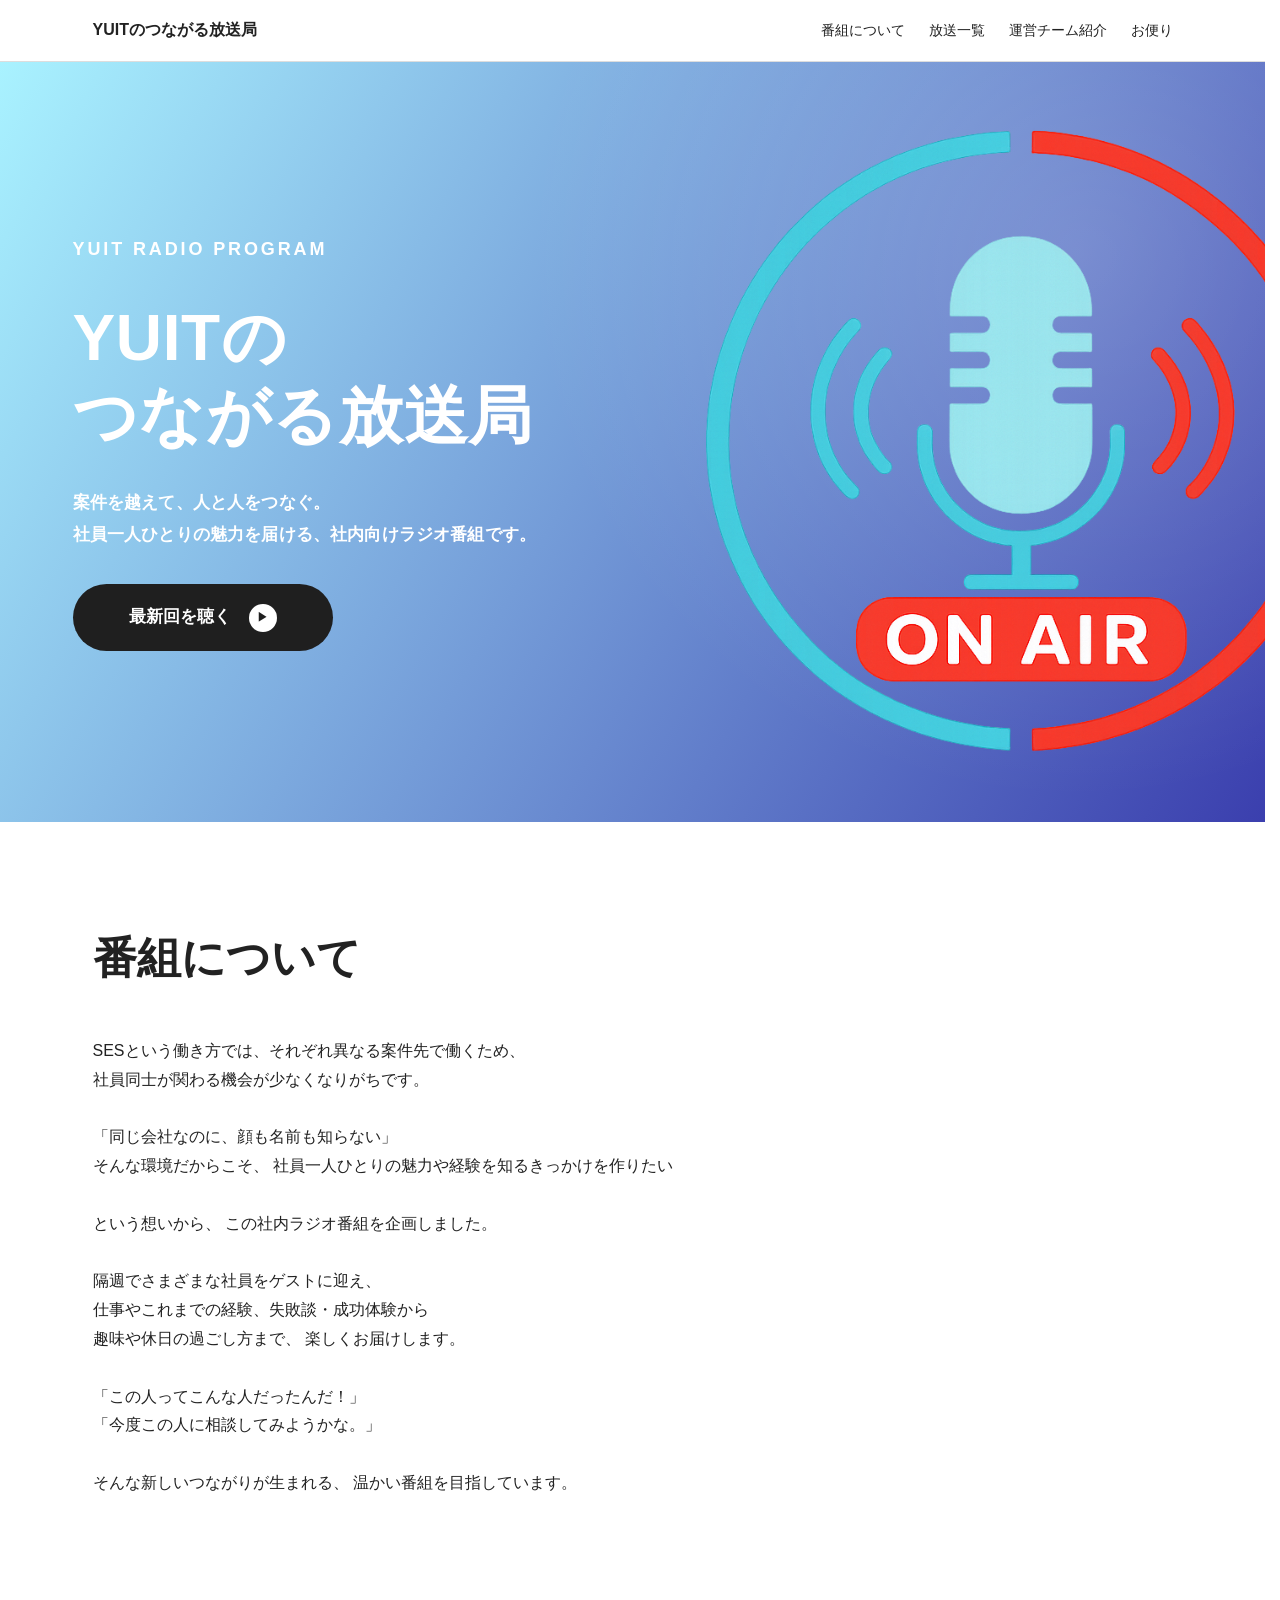
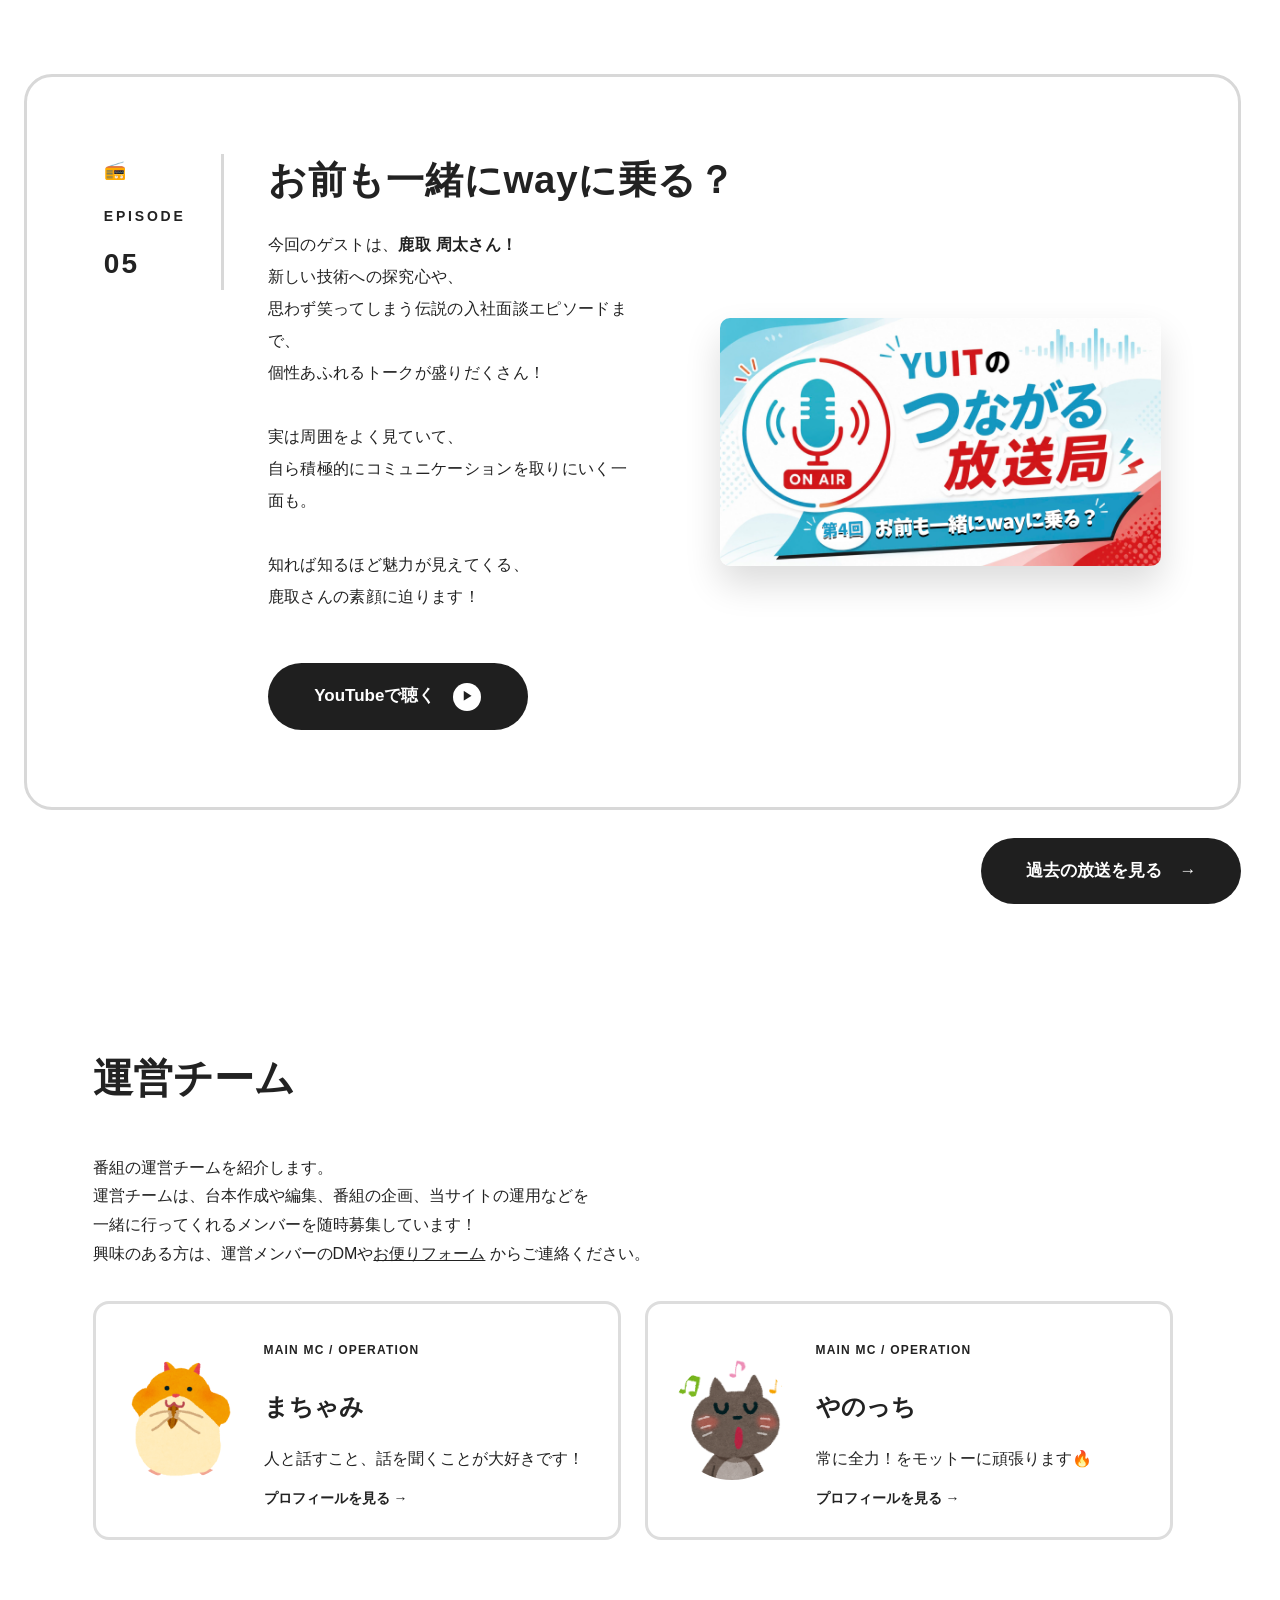
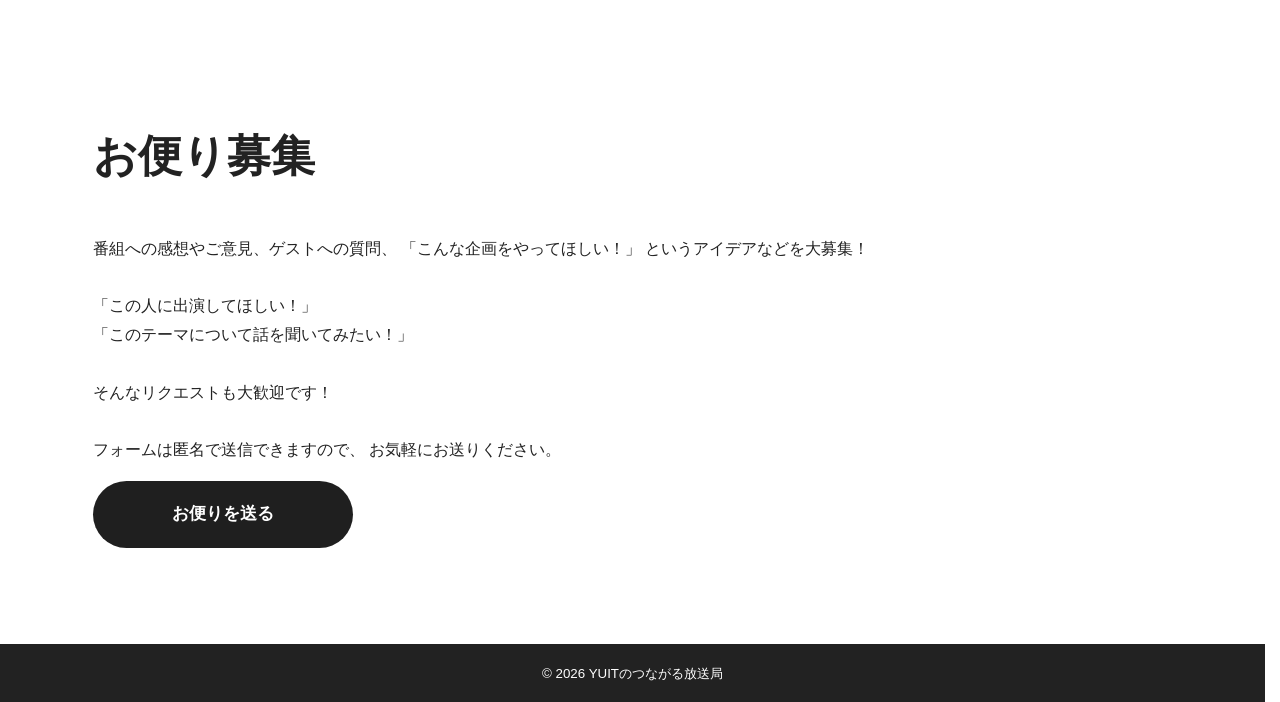
==== index.html @ f3c814bd "改行修正" ====
<!DOCTYPE html>
<html lang="ja">

<head>
    <meta charset="UTF-8">

    <meta name="viewport" content="width=device-width, initial-scale=1.0">

    <!-- 検索結果に表示させない -->
    <meta name="robots" content="noindex, nofollow">

    <meta name="description" content="社員同士をつなぐ社内向けラジオ番組です。">

    <title>YUITのつながる放送局</title>

    <!-- OGP -->
    <meta property="og:title" content="YUITのつながる放送局">
    <meta property="og:description" content="社内ラジオ「YUITのつながる放送局」">
    <meta property="og:type" content="website">
    <meta property="og:url" content="https://yuit-development-org.github.io/company_radio/">

    <meta property="og:image" content="https://yuit-development-org.github.io/company_radio/assets/images/og-image.png">
    <meta property="og:image:type" content="image/png">
    <meta property="og:image:width" content="1575">
    <meta property="og:image:height" content="630">
    <meta property="og:image:alt" content="YUITのつながる放送局">

    <!-- ファビコン -->
    <link rel="icon" type="image/png" href="assets/images/toplogo.png">

    <link rel="stylesheet" href="./assets/css/style.css">
</head>

<body>
    <header class="header">
        <div class="container">
            <p class="site-name">YUITのつながる放送局</p>

            <nav aria-label="メインナビゲーション">
                <ul class="navigation">
                    <li><a href="#about">番組について</a></li>
                    <li><a href="backnumber.html">放送一覧</a></li>
                    <li><a href="#ope">運営チーム紹介</a></li>
                    <li><a href="#message">お便り</a></li>
                </ul>
            </nav>
        </div>
    </header>

    <main>
        <section class="hero">
            <div class="hero-inner">

                <div class="hero-content">
                    <p class="hero-label fade-in">YUIT RADIO PROGRAM</p>

                    <h1 class="hero-title fade-in delay">
                        YUITの<br>
                        つながる放送局
                    </h1>

                    <p class="hero-description fade-in delay-2">
                        案件を越えて、人と人をつなぐ。<br>
                        社員一人ひとりの魅力を届ける、<br class="sp-break">社内向けラジオ番組です。
                    </p>

                    <a href="#episodes" class="button fade-in delay-3" target="_blank" rel="noopener noreferrer">
                        最新回を聴く
                        <span class="youtube-button-icon">▶</span>
                    </a>
                </div>

                <div class="hero-visual">
                    <img src="./assets/images/toplogo.png" alt="YUITのつながる放送局 ON AIR">
                </div>

            </div>
        </section>

        <section id="about" class="section">
            <div class="container">
                <h2 class="section-title fade-in">番組について</h2>

                <p class="fade-in delay">
                    SESという働き方では、<br class="sp-break">それぞれ異なる案件先で働くため、<br>
                    社員同士が関わる機会が少なくなりがちです。<br>
                    <br>
                    「同じ会社なのに、顔も名前も知らない」<br>
                    そんな環境だからこそ、<br class="sp-break">
                    社員一人ひとりの魅力や経験を知る<br class="sp-break">きっかけを作りたい<br>
                    <br>
                    という想いから、<br class="sp-break">
                    この社内ラジオ番組を企画しました。<br>
                    <br>
                    隔週でさまざまな社員をゲストに迎え、<br>
                    仕事やこれまでの経験、<br class="sp-break">失敗談・成功体験から<br>
                    趣味や休日の過ごし方まで、<br class="sp-break"> 楽しくお届けします。<br>
                    <br>
                    「この人ってこんな人だったんだ！」<br>
                    「今度この人に相談してみようかな。」<br>
                    <br>
                    そんな新しいつながりが生まれる、<br class="sp-break">
                    温かい番組を目指しています。<br>
                </p>
            </div>
        </section>

        <!-- EPISODE 04 -->
        <section class="episode-section" id="episodes">
            <article class="episode-card">

                <div class="episode-main">

                    <div class="episode-meta fade-in delay">
                        <span class="episode-icon">📻</span>
                        <span class="episode-label">EPISODE</span>
                        <span class="episode-number">05</span>
                    </div>

                    <div class="episode-content">
                        <h2 class="episode-title fade-in delay">
                            お前も一緒にwayに乗る？
                        </h2>

                        <div class="episode-body">
                            <p class="episode-description fade-in delay-2">
                            今回のゲストは、<strong>鹿取 周太さん！</strong><br>
                            新しい技術への探究心や、<br>
                            思わず笑ってしまう伝説の入社面談エピソードまで、<br>
                            個性あふれるトークが盛りだくさん！<br>
                            <br>
                            実は周囲をよく見ていて、<br>
                            自ら積極的にコミュニケーションを取りにいく一面も。<br>
                            <br>
                            知れば知るほど魅力が見えてくる、<br>
                            鹿取さんの素顔に迫ります！
                            </p>

                            <a href="https://youtu.be/hANnY9XwuJY" class="youtube-button fade-in delay" target="_blank"
                                rel="noopener noreferrer">
                                <span>YouTubeで聴く</span>
                                <span class="youtube-button-icon">▶</span>
                            </a>
                        </div>
                    </div>

                </div>

                <div class="episode-visual fade-in delay-2">
                    <img src="./assets/images/epi04_thumb.png" alt="第4回 お前の一緒にwayに乗る？">
                </div>
            </article>

            <div class="backnumber-link fade-in delay-2">
                <a href="backnumber.html" class="button">
                    <span>過去の放送を見る</span>
                    <span>→</span>
                </a>
            </div>

        </section>
        <!-- 運営チームセクション -->
        <section class="ope-section" id="ope">
            <div class="container">
                <h2 class="section-title fade-in delay">運営チーム</h2>

                <div class="ope-body">
                    <p class="ope-description fade-in delay-2">
                        番組の運営チームを紹介します。<br>
                        運営チームは、台本作成や編集、<br class="sp-break">番組の企画、当サイトの運用などを<br>
                        一緒に行ってくれるメンバーを<br class="sp-break">随時募集しています！<br>
                        興味のある方は、運営メンバーのDMや<br class="sp-break"><a href="#message">お便りフォーム</a> からご連絡ください。
                    </p>


                    <div class="ope-list fade-in delay-3">

                        <!-- 1人目 -->
                        <a class="ope-card" href="./profile/01.machami.html">

                            <img src="./assets/images/animal_hamster.png" alt="運営チーム まちゃみ" class="ope-card__image">

                            <div class="ope-card__body">

                                <p class="ope-card__role">MAIN MC / OPERATION</p>

                                <h3 class="ope-card__name">
                                    まちゃみ
                                </h3>

                                <p class="ope-card__text">
                                    人と話すこと、話を聞くことが大好きです！
                                </p>

                                <span class="ope-card__link">
                                    プロフィールを見る →
                                </span>

                            </div>

                        </a>

                        <!-- 2人目 -->
                        <a class="ope-card" href="./profile/02.yanocchi.html">

                            <img src="./assets/images/gassyou_neko.png" alt="ope やのっち" class="ope-card__image">

                            <div class="ope-card__body">

                                <p class="ope-card__role">MAIN MC / OPERATION</p>

                                <h3 class="ope-card__name">
                                    やのっち
                                </h3>

                                <p class="ope-card__text">
                                    常に全力！をモットーに頑張ります🔥
                                </p>

                                <span class="ope-card__link">
                                    プロフィールを見る →
                                </span>

                            </div>

                        </a>

                    </div>
                </div>

        </section>

        <section id="message" class="section">
            <div class="container">
                <h2 class="section-title fade-in delay">お便り募集</h2>

                <p class="fade-in delay-2">番組への感想やご意見、ゲストへの質問、<br class="sp-break">
                    「こんな企画をやってほしい！」<br class="sp-break">
                    というアイデアなどを大募集！<br>
                    <br>
                    「この人に出演してほしい！」<br>
                    「このテーマについて話を聞いてみたい！」<br>
                    <br>
                    そんなリクエストも大歓迎です！<br>
                    <br>
                    フォームは匿名で送信できますので、<br class="sp-break">
                    お気軽にお送りください。
                </p>

                <a class="button fade-in delay-2" href="https://forms.gle/uAtZ8uFBR2qXpwNQ9" target="_blank"
                    rel="noopener noreferrer">
                    お便りを送る
                </a>
            </div>
        </section>
    </main>

    <footer class="footer">
        <div class="container">
            <small>
                &copy; 2026 YUITのつながる放送局
            </small>
        </div>
    </footer>

    <script src="./assets/js/main.js"></script>
</body>

</html>
---- assets/css/style.css ----
* {
    box-sizing: border-box;
}

html {
    scroll-behavior: smooth;
}

body {
    margin: 0;
    color: #222;
    font-family:
        -apple-system,
        BlinkMacSystemFont,
        "Segoe UI",
        "Noto Sans JP",
        sans-serif;
    line-height: 1.8;
    background-color: #fff;
}

img {
    max-width: 100%;
    height: auto;
}

a {
    color: inherit;
}

.container {
    width: min(100% - 40px, 1080px);
    margin-inline: auto;
}

.header {
    position: sticky;
    top: 0;
    z-index: 10;
    padding: 16px 0;
    background-color: rgba(255, 255, 255, 0.95);
    border-bottom: 1px solid #ddd;
}

.header .container {
    display: flex;
    align-items: center;
    justify-content: space-between;
    gap: 24px;
}

.site-name {
    margin: 0;
    font-weight: 700;
}

.navigation {
    display: flex;
    gap: 24px;
    padding: 0;
    margin: 0;
    list-style: none;
}

.navigation a {
    font-size: 14px;
    text-decoration: none;
}

.hero {
    position: relative;
    overflow: hidden;
    background:
        radial-gradient(circle at 85% 25%,
            rgba(255, 255, 255, .18),
            transparent 45%),
        linear-gradient(120deg,
            #4be4ff7a,
            #3b3fae);
}

/* 中央にまとまった2カラム */
.hero-inner {
    color: #fff;
    position: relative;
    display: flex;
    align-items: center;
    justify-content: space-between;
    max-width: 1200px;
    margin: 0 auto;
    min-height: 760px;
    padding: 0 40px;
}

.hero-content {
    position: relative;
    z-index: 2;
    max-width: 560px;
}

.hero-label {
    margin: 0 0 34px;
    font-size: 18px;
    font-weight: 700;
    letter-spacing: 0.16em;
}

.hero-title {
    margin: 0 0 32px;
    font-size: clamp(58px, 5vw, 78px);
    font-weight: 700;
    line-height: 1.22;
    letter-spacing: 0.01em;
}

.hero-title span {
    display: block;
    margin-bottom: 10px;
    font-size: 0.72em;
}

.hero-description {
    margin: 0 0 34px;

    font-size: 17px;
    font-weight: 600;
    line-height: 1.85;
    letter-spacing: 0.01em;
}

.hero-visual {
    position: absolute;
    right: -140px;
    top: 50%;
    transform: translateY(-50%);
    z-index: 1;
    width: 700px;
    pointer-events: none;
}

.hero-visual img {
    animation: glow 3s ease-in-out infinite;
}


@keyframes glow {

    0%,
    100% {
        opacity: 0.9;
        filter:
            brightness(0.95) drop-shadow(0 0 6px rgba(255, 255, 255, 0.2));
    }

    20% {
        opacity: 1;
        filter:
            brightness(1.15) drop-shadow(0 0 14px rgba(255, 255, 255, 0.45)) drop-shadow(0 0 26px rgba(255, 90, 70, 0.2));
    }
}

.section {
    padding: 96px 0;
}

.section:nth-of-type(even) {
    background-color: #fff;
}

.section-title {
    font-size: 40px;
    font-weight: 700;
    margin-bottom: 40px;
}

.section h2 {
    margin-top: 0;
    font-size: clamp(28px, 5vw, 44px);
}

.button {
    display: inline-flex;
    align-items: center;
    justify-content: center;
    gap: 18px;

    min-width: 260px;
    padding: 18px 28px;

    color: #fff;
    background-color: #1f1f1f;
    border-radius: 999px;

    font-size: 17px;
    font-weight: 700;
    text-decoration: none;

    transition:
        transform 0.2s ease,
        opacity 0.2s ease;
}

.button:hover {
    transform: translateY(-4px);
    box-shadow: 0 8px 24px rgba(0, 0, 0, 0.4);
}

/* エピソードカード */
.episode-card,
.member-card {
    padding: 32px;
    background: #fff;
    border: 1px solid #ffffff;
    border-radius: 16px;
}

.episode-number {
    font-size: 13px;
    font-weight: 700;
    letter-spacing: 0.1em;
}

.episode-section {
    padding: 64px 24px;
    background-color: #fff
}

.episode-card {
    display: grid;
    grid-template-columns: minmax(0, 1.1fr) minmax(400px, 0.9fr);
    align-items: center;
    gap: clamp(48px, 6vw, 88px);

    width: min(1400px, 100%);
    margin: 0 auto;
    padding: clamp(56px, 6vw, 88px);

    background-color: #fff;
    border: 3px solid #d8d8d8;
    border-radius: 28px;
}

.episode-main {
    display: grid;
    grid-template-columns: 120px minmax(0, 1fr);
    column-gap: 44px;
    align-items: start;
    min-width: 0;
}

.episode-meta {
    display: flex;
    flex-direction: column;
    align-items: flex-start;
    gap: 10px;
    padding-right: 28px;
    border-right: 3px solid #d8d8d8;
}

.episode-icon {
    margin-bottom: 8px;
    font-size: 18px;
}

.episode-label {
    font-size: 14px;
    font-weight: 700;
    letter-spacing: 0.2em;
}

.episode-number {
    font-size: 28px;
    font-weight: 700;
    letter-spacing: 0.08em;
}

.episode-title {
    margin: 0 0 24px;
    font-size: clamp(30px, 3vw, 44px);
    line-height: 1.35;
    letter-spacing: 0.02em;
    white-space: nowrap;
}

.episode-body {
    width: 100%;
    min-width: 0;
    padding: 0;
    margin: 0;
}

.episode-description {
    max-width: 680px;
    margin: 0 0 14px;

    font-size: 16px;
    line-height: 2;
    letter-spacing: 0.02em;
}

.episode-description:last-of-type {
    margin-bottom: 50px;
}

.episode-visual {
    width: 100%;
    min-width: 0;
}

.episode-visual img {
    display: block;
    width: 100%;
    aspect-ratio: 16 / 9;
    object-fit: cover;

    border-radius: 20px;
    box-shadow: 0 18px 36px rgba(0, 0, 0, 0.14);
}

.youtube-button {
    display: inline-flex;
    align-items: center;
    justify-content: center;
    gap: 18px;

    min-width: 260px;
    padding: 18px 28px;

    color: #fff;
    background-color: #1f1f1f;
    border-radius: 999px;

    font-size: 17px;
    font-weight: 700;
    text-decoration: none;

    transition:
        transform 0.2s ease,
        opacity 0.2s ease;
}

.youtube-button:hover {
    transform: translateY(-4px);
    box-shadow: 0 8px 24px rgba(0, 0, 0, 0.4);
}

.youtube-button-icon {
    display: grid;
    place-items: center;

    width: 28px;
    height: 28px;

    color: #1f1f1f;
    background-color: #fff;
    border-radius: 50%;

    font-size: 11px;
}

.episode-visual {
    width: 100%;
}

.episode-visual img {
    display: block;
    width: 100%;
    aspect-ratio: 16 / 9;
    object-fit: cover;

    border-radius: 20px;
    box-shadow: 0 18px 36px rgba(0, 0, 0, 0.14);
}

.backnumber-link {
    width: min(1400px, 100%);
    margin: 28px auto 0;
    text-align: right;
}

.member-list {
    display: grid;
    grid-template-columns: repeat(2, 1fr);
    gap: 24px;
}

.footer {
    padding: 15px 0;
    color: #fff;
    text-align: center;
    background-color: #222;
}

/* opeセクション */

html {
    scroll-behavior: smooth;
}

.ope-section,
.ope-profile-section {
    padding: 40px 20px 80px;
}

.ope-list {
    display: grid;
    grid-template-columns: repeat(2, minmax(0, 1fr));
    gap: 24px;
    margin-top: 32px;
}

.ope-card {
    display: flex;
    align-items: center;
    gap: 24px;
    padding: 24px;
    color: inherit;
    text-decoration: none;
    background-color: #fff;
    border: 3px solid #ddd;
    border-radius: 16px;
    transition:
        transform 0.2s ease,
        box-shadow 0.2s ease;
}

.ope-card:hover {
    transform: translateY(-4px);
    box-shadow: 0 8px 24px rgba(0, 0, 0, 0.4);
}

.ope-card__image {
    width: 120px;
    height: 120px;
    flex-shrink: 0;
    object-fit: cover;
    border-radius: 50%;
}

.ope-card__role,
.ope-profile__role {
    margin-bottom: 4px;
    font-size: 12px;
    font-weight: bold;
    letter-spacing: 0.1em;
}

.ope-card__name {
    margin-bottom: 8px;
    font-size: 24px;
}

.ope-card__text {
    margin-bottom: 12px;
    line-height: 1.7;
}

.ope-card__link {
    font-size: 14px;
    font-weight: bold;
}

.ope-card__link:hover {
    text-decoration: underline;
}

.ope-profile-section {
    background-color: #f7f7f7;
}

.ope-profile {
    display: grid;
    grid-template-columns: 240px 1fr;
    gap: 40px;
    align-items: start;
    margin-top: 32px;
    padding: 40px;
    background-color: #fff;
    border-radius: 20px;
    scroll-margin-top: 40px;
}

.ope-profile+.ope-profile {
    margin-top: 32px;
}

.ope-profile__image {
    width: 100%;
    aspect-ratio: 1;
    object-fit: cover;
    border-radius: 20px;
}

.ope-profile__name {
    margin-bottom: 16px;
    font-size: 32px;
}

.ope-profile__description {
    margin-bottom: 24px;
    line-height: 1.9;
}

.ope-profile__info {
    margin: 0;
}

.ope-profile__info div {
    display: grid;
    grid-template-columns: 120px 1fr;
    gap: 16px;
    padding: 16px 0;
    border-top: 1px solid #ddd;
}

.ope-profile__info div:last-child {
    border-bottom: 1px solid #ddd;
}

.ope-profile__info dt {
    font-weight: bold;
}

.ope-profile__info dd {
    margin: 0;
    line-height: 1.7;
}

.ope-profile__back {
    display: inline-block;
    margin-top: 24px;
    color: inherit;
    font-weight: bold;
    text-decoration: none;
}

/* プロフィールセクション */
.profile-header {
    padding: 24px 20px 0;
}

.back-link {
    color: inherit;
    font-weight: bold;
    text-decoration: none;
}

.back-link:hover {
    text-decoration: underline;
}

.profile,
.profile-detail,
.profile-episodes {
    padding: 48px 20px;
}

.profile .container,
.profile-detail .container,
.profile-episodes .container,
.profile-header .container {
    width: min(100%, 1200px);
    margin-inline: auto;
}

.profile-wrapper {
    display: grid;
    grid-template-columns: 280px 1fr;
    gap: 64px;
    align-items: center;
}

.profile-image img {
    display: block;
    width: 280px;
    height: 280px;
    object-fit: contain;
}

.profile-content {
    min-width: 0;
}

.profile-role {
    margin: 0 0 16px;
    font-size: 14px;
    font-weight: bold;
    letter-spacing: 0.12em;
}

.profile-content h1 {
    margin: 0 0 24px;
    font-size: 40px;
}

.profile-message {
    max-width: 760px;
    margin: 0;
    line-height: 2;
}

/* プロフィール詳細 */
.profile-detail {
    background-color: #f7f7f7;
}

.profile-detail h2,
.profile-episodes h2 {
    margin: 0 0 32px;
    font-size: 32px;
}

.profile-detail dl {
    margin: 0;
    background-color: #fff;
    border-radius: 16px;
    overflow: hidden;
}

.profile-detail dl>div {
    display: grid;
    grid-template-columns: 220px 1fr;
    gap: 32px;
    padding: 24px 32px;
    border-bottom: 1px solid #ddd;
}

.profile-detail dl>div:last-child {
    border-bottom: none;
}

.profile-detail dt {
    font-weight: bold;
}

.profile-detail dd {
    margin: 0;
    line-height: 1.8;
}

/* 出演回 */

.profile-episodes ul {
    margin: 0;
    padding: 0;
    list-style: none;
}

.profile-episodes li {
    padding: 20px 24px;
    background-color: #fff;
    border: 1px solid #ddd;
    border-radius: 12px;
}

.profile-episodes li+li {
    margin-top: 16px;
}

/* 月別アーカイブボタン */
.archive-month-button {
    display: flex;
    align-items: center;
    justify-content: space-between;
    gap: 24px;
    width: 100%;
    padding: 12px 0;
    border: none;
    background: transparent;
    color: inherit;
    font: inherit;
    text-align: left;
    cursor: pointer;
    transition: opacity 0.3s ease;
}

.archive-month-button:hover {
    opacity: 0.65;
}

.archive-month-button:focus-visible {
    outline: 2px solid currentColor;
    outline-offset: 4px;
}

/* モーダル全体 */
.archive-modal {
    position: fixed;
    inset: 0;
    z-index: 9999;
    display: flex;
    align-items: center;
    justify-content: center;
    padding: 20px;
}

.archive-modal[hidden] {
    display: none;
}

/* 背景 */
.archive-modal-overlay {
    position: absolute;
    inset: 0;
    background: rgba(0, 0, 0, 0.6);
}

/* モーダル本体 */
.archive-modal-content {
    position: relative;
    z-index: 1;
    width: 100%;
    max-width: 520px;
    max-height: 85vh;
    overflow-y: auto;
    padding: 30px;
    background: #fff;
    border-radius: 16px;
    box-shadow: 0 12px 40px rgba(0, 0, 0, 0.2);
}

/* ヘッダー */
.archive-modal-header {
    display: flex;
    align-items: center;
    justify-content: space-between;
    gap: 16px;
    margin-bottom: 24px;
}

.archive-modal-header h2 {
    margin: 0;
    color: #333;
    font-size: 22px;
}

.archive-modal-close {
    border: none;
    background: transparent;
    color: #555;
    font-size: 30px;
    cursor: pointer;
}

/* エピソード一覧 */
.archive-modal-list {
    display: flex;
    flex-direction: column;
    gap: 12px;
}

.archive-modal-episode {
    display: flex;
    flex-direction: column;
    gap: 6px;
    padding: 18px;
    background: #f7f7f7;
    border-radius: 10px;
    color: #333;
    text-decoration: none;
    transition: background 0.3s ease,
                transform 0.3s ease;
}

.archive-modal-episode:hover {
    background: #ededed;
    transform: translateY(-2px);
}

.archive-modal-date {
    font-size: 15px;
    color: #070707;
}

.archive-modal-episode-title {
    font-size: 16px;
    font-weight: bold;
}

.archive-modal-guest {
    font-size: 17px;
    color: #525252;
}

/* スマートフォン */
@media (max-width: 600px) {
    .archive-modal-content {
        padding: 22px;
    }

    .archive-modal-header h2 {
        font-size: 19px;
    }

    .archive-modal-episode-title {
        font-size: 14px;
    }
}


/* 年別アーカイブ見出し */
.backnumber-year-title {
    font-size: 28px;
    font-weight: bold;
    margin: 0 0 20px;
}

/* 月別アーカイブ一覧 */
.backnumber-month-list {
    display: flex;
    flex-direction: column;
    align-items: flex-start;
    gap: 12px;
    padding-left: 24px;
}

/* 月別ボタンの調整 */
.backnumber-month-list .archive-month-button {
    width: auto;
    padding: 8px 0;
    font-size: 20px;
    font-weight: 600;
    gap: 10px;
}

/* 月別ボタンの矢印 */
.backnumber-month-list .archive-month-button::before {
    content: "›";
    font-size: 24px;
    line-height: 1;
}

/* スマートフォン */
@media (max-width: 600px) {
    .backnumber-year-title {
        font-size: 24px;
    }

    .backnumber-month-list .archive-month-button {
        font-size: 18px;
    }
}

/* 改行 */
.pc-break {
    display: inline;
}

.sp-break {
    display: none;
}

/* フェードイン効果 */
.fade-in {
    opacity: 0;
    transform: translateY(30px);
    transition:
        opacity 0.8s ease,
        transform 0.8s ease;
}

.fade-in.show {
    opacity: 1;
    transform: translateY(0);
}

.delay {
    transition-delay: 0.2s;
}

.delay-2 {
    transition-delay: 0.4s;
}

.delay-3 {
    transition-delay: 0.6s;
}

/* =================================
   レスポンシブ
================================= */
@media screen and (max-width: 600px) {

    .pc-break {
        display: none;
    }

    .sp-break {
        display: inline;
    }

    body {
        overflow-x: hidden;
    }

    .container {
        width: min(100% - 32px, 100%);
    }

    /* -----------------
       ヘッダー
    ----------------- */
    .header {
        padding: 12px 0;
    }

    .header .container {
        display: block;
    }

    .site-name {
        margin-bottom: 10px;
        font-size: 13px;
        line-height: 1.5;
    }

    .navigation {
        display: grid;
        grid-template-columns: repeat(4, auto);
        justify-content: space-between;
        gap: 8px;
    }

    .navigation a {
        font-size: 10px;
        line-height: 1.5;
        white-space: nowrap;
    }

    /* -----------------
       ヒーロー
    ----------------- */
    .hero {
        position: relative;
        overflow: hidden;
    }

    .hero-inner {
        position: relative;

        display: block;
        width: 100%;
        min-height: 540px;
        padding: 48px 20px 52px;
    }

    .hero-content {
        position: relative;
        z-index: 2;

        width: 100%;
        max-width: none;
    }

    .hero-label {
        margin-bottom: 22px;
        font-size: 12px;
        line-height: 1.5;
        letter-spacing: 0.14em;
    }

    .hero-title {
        margin-bottom: 20px;

        font-size: clamp(42px, 12vw, 52px);
        line-height: 1.15;
        letter-spacing: 0;
    }

    .hero-title span {
        margin-bottom: 4px;
        font-size: 0.72em;
    }

    .hero-description {
        position: relative;
        z-index: 2;

        max-width: 280px;
        margin-bottom: 28px;

        font-size: 13px;
        line-height: 1.85;
    }

    .hero-description br {
        display: none;
    }

    .hero-button,
    .button {
        min-width: 180px;
        padding: 14px 22px;

        font-size: 13px;
    }

    /* 背景ロゴ */
    .hero-visual {
        position: absolute;
        z-index: 1;

        right: -95px;
        bottom: 18px;

        display: block;
        width: 310px;

        pointer-events: none;
    }

    .hero-visual img {
        display: block;
        width: 100%;
        max-width: none;
        height: auto;
        opacity: 0.34;
    }

    /* -----------------
       共通セクション
    ----------------- */
    .section {
        padding: 64px 0;
    }

    .section-title,
    .section h2 {
        margin-bottom: 28px;
        font-size: 25px;
        line-height: 1.5;
    }

    /* 番組について */
    .about-section {
        padding: 56px 20px;
    }

    .about-section p {
        margin-bottom: 18px;
        font-size: 14px;
        line-height: 2;
    }

    /* -----------------
       放送カード
    ----------------- */
    .episode-section {
        padding: 48px 12px;
    }

    .episode-card {
        display: flex;
        flex-direction: column;
        gap: 24px;

        width: 100%;
        padding: 18px 14px 24px;

        border-radius: 14px;
    }

    .episode-visual {
        order: -1;
        width: 100%;
    }

    .episode-visual img {
        width: 100%;
        border-radius: 10px;
    }

    .episode-main {
        display: block;
        width: 100%;
    }

    .episode-meta {
        display: flex;
        flex-direction: row;
        align-items: center;
        gap: 7px;

        margin-bottom: 18px;
        padding: 0 0 12px;

        border-right: 0;
        border-bottom: 1px solid #ddd;
    }

    .episode-icon {
        margin: 0;
        font-size: 13px;
    }

    .episode-label {
        font-size: 10px;
        letter-spacing: 0.14em;
    }

    .episode-number {
        font-size: 14px;
    }

    .episode-content {
        width: 100%;
        min-width: 0;
    }

    .episode-title {
        margin-bottom: 16px;
        font-size: 22px;
        line-height: 1.45;
        white-space: nowrap;
    }

    .episode-description {
        max-width: none;
        margin-bottom: 14px;

        font-size: 13px;
        line-height: 1.9;
        letter-spacing: 0;
    }

    .episode-description:last-of-type {
        margin-bottom: 24px;
    }

    .youtube-button {
        width: 100%;
        min-width: 0;
        padding: 14px 20px;

        font-size: 13px;
    }

    .youtube-button-icon {
        width: 24px;
        height: 24px;
        font-size: 9px;
    }

    .backnumber-link {
        width: 100%;
        margin-top: 24px;
        text-align: center;
    }

    /* -----------------
       運営チーム
    ----------------- */
    .ope-section {
        padding: 56px 16px;
    }

    .ope-list {
        grid-template-columns: 1fr;
        gap: 16px;
        margin-top: 24px;
    }

    .ope-card {
        flex-direction: column;
        gap: 16px;

        padding: 24px 18px;
        text-align: center;
    }

    .ope-card__image {
        width: 96px;
        height: 96px;
    }

    .ope-card__role {
        font-size: 10px;
    }

    .ope-card__name {
        margin-bottom: 6px;
        font-size: 20px;
    }

    .ope-card__text {
        font-size: 13px;
        line-height: 1.8;
    }

    .ope-card__link {
        font-size: 12px;
    }

    /* -----------------
       お便り
    ----------------- */
    .letter-section {
        padding: 56px 20px;
    }

    .letter-section h2 {
        margin-bottom: 24px;
        font-size: 25px;
    }

    .letter-section p {
        margin-bottom: 16px;
        font-size: 14px;
        line-height: 1.9;
    }

    /* -----------------
       フッター
    ----------------- */
    .footer {
        padding: 24px 16px;
        font-size: 10px;
    }
}

/* =================================
   プロフィールページ：レスポンシブ
================================= */
@media screen and (max-width: 600px) {

    /* 共通幅 */
    .profile .container,
    .profile-detail .container,
    .profile-episodes .container,
    .profile-header .container {
        width: min(100% - 32px, 100%);
        margin-inline: auto;
    }

    /* 戻るリンク */
    .profile-header {
        padding: 20px 0 0;
    }

    .back-link {
        font-size: 13px;
    }

    /* プロフィール上部 */
    .profile {
        padding: 48px 0 56px;
    }

    .profile-wrapper {
        display: flex;
        flex-direction: column;
        gap: 28px;
        align-items: center;
    }

    .profile-image {
        width: 100%;
        text-align: center;
    }

    .profile-image img {
        display: block;
        width: 180px;
        height: 180px;
        margin-inline: auto;
        object-fit: contain;
    }

    .profile-content {
        width: 100%;
        min-width: 0;
        text-align: left;
    }

    .profile-role {
        margin-bottom: 10px;
        font-size: 12px;
        letter-spacing: 0.1em;
    }

    .profile-content h1 {
        margin: 0 0 18px;
        font-size: 30px;
        line-height: 1.4;
    }

    .profile-message {
        max-width: none;
        font-size: 14px;
        line-height: 1.9;
    }

    /* プロフィール詳細 */
    .profile-detail {
        padding: 48px 0;
    }

    .profile-detail h2,
    .profile-episodes h2 {
        margin-bottom: 24px;
        font-size: 26px;
        line-height: 1.5;
    }

    .profile-detail dl {
        border-radius: 14px;
    }

    .profile-detail dl>div {
        display: block;
        padding: 20px 18px;
    }

    .profile-detail dt {
        margin-bottom: 10px;
        font-size: 13px;
    }

    .profile-detail dd {
        margin: 0;
        font-size: 14px;
        line-height: 1.9;

        word-break: normal;
        overflow-wrap: break-word;
    }

    /* 出演回 */
    .profile-episodes {
        padding: 48px 0 64px;
    }

    .profile-episodes ul {
        width: 100%;
    }

    .profile-episodes li {
        padding: 18px 16px;
        border-radius: 10px;
        font-size: 14px;
        line-height: 1.7;
    }

    .profile-episodes li+li {
        margin-top: 12px;
    }
}

/* =================================
   BACK NUMBER
================================= */

.backnumber-hero {
    padding: 72px 20px 48px;
}

.backnumber-hero .container,
.backnumber-section .container {
    width: min(100% - 40px, 1200px);
    margin-inline: auto;
}

.backnumber-label {
    margin: 0 0 12px;

    font-size: 13px;
    font-weight: 700;
    letter-spacing: 0.18em;
}

.backnumber-title {
    margin: 0 0 20px;

    font-size: clamp(42px, 6vw, 64px);
    line-height: 1.2;
    letter-spacing: 0.02em;
}

.backnumber-description {
    margin: 0;

    font-size: 16px;
    line-height: 1.9;
}


/* バックナンバー一覧 */

.backnumber-section {
    padding: 40px 20px 96px;
}

.backnumber-list {
    display: grid;
    grid-template-columns: repeat(2, minmax(0, 1fr));
    gap: 32px;
}


/* 放送一覧カード */

.backnumber-card {
    display: flex;
    flex-direction: column;
    overflow: hidden;

    background-color: #fff;
    border: 3px solid #d8d8d8;
    border-radius: 20px;

    transition:
        transform 0.2s ease,
        box-shadow 0.2s ease;
}

.backnumber-card:hover {
    transform: translateY(-4px);
    /* box-shadow: 0 14px 32px rgba(0, 0, 0, 0.4); */
    box-shadow: 0 8px 24px rgba(0, 0, 0, 0.4);
}


/* サムネイル */

.backnumber-image {
    width: 100%;
    padding: 20px 20px 0;
}


.backnumber-image img {
    display: block;
    width: 100%;
    aspect-ratio: 16 / 9;
    object-fit: cover;

    border-radius: 14px;
    box-shadow: 0 12px 28px rgba(0, 0, 0, 0.15);
}

/* カード本文 */

.backnumber-content {
    display: flex;
    flex-direction: column;
    flex: 1;
    padding: 28px;
}

.backnumber-meta {
    display: flex;
    align-items: center;
    gap: 8px;

    margin-bottom: 18px;
}

.backnumber-meta .episode-icon {
    margin: 0;
}

.backnumber-meta .episode-label {
    font-size: 12px;
    letter-spacing: 0.16em;
}

.backnumber-meta .episode-number {
    font-size: 16px;
}

.episode-visual img {
    width: 100%;
    border-radius: 10px;
}

/* タイトル */

.backnumber-card-title {
    margin: 0 0 12px;

    font-size: 26px;
    line-height: 1.5;
}


/* ゲスト */

.backnumber-guest {
    margin: 0 0 16px;

    font-size: 13px;
    font-weight: 700;
    letter-spacing: 0.06em;
}


/* 説明文 */

.backnumber-card-description {
    margin: 0;
    font-size: 14px;
    line-height: 1.9;
}


/* YouTubeボタン */

.backnumber-button-area {
    padding-top: 24px;
}

/* トップへ戻る */

.backnumber-back {
    margin-top: 48px;
}


/* =================================
   BACK NUMBER レスポンシブ
================================= */

@media screen and (max-width: 600px) {

    .backnumber-hero {
        padding: 48px 0 32px;
    }

    .backnumber-hero .container,
    .backnumber-section .container {
        width: min(100% - 32px, 100%);
    }

    .backnumber-label {
        margin-bottom: 8px;
        font-size: 10px;
    }

    .backnumber-title {
        margin-bottom: 16px;

        font-size: 38px;
    }

    .backnumber-description {
        font-size: 13px;
        line-height: 1.9;
    }


    .backnumber-section {
        padding: 24px 0 64px;
    }

    .backnumber-list {
        grid-template-columns: 1fr;
        gap: 24px;
    }


    .backnumber-card {
        border-radius: 16px;
    }

    .backnumber-image img {
        border-radius: 14px 14px 14px 14px;
    }

    .backnumber-content {
        padding: 20px 18px 22px;
    }


    .backnumber-meta {
        gap: 6px;
        margin-bottom: 14px;
    }

    .backnumber-meta .episode-icon {
        font-size: 12px;
    }

    .backnumber-meta .episode-label {
        font-size: 10px;
    }

    .backnumber-meta .episode-number {
        font-size: 13px;
    }


    .backnumber-card-title {
        margin-bottom: 10px;

        font-size: 21px;
        line-height: 1.45;
    }

    .backnumber-guest {
        margin-bottom: 14px;
        font-size: 11px;
    }

    .backnumber-card-description {
        margin-bottom: 32px;

        font-size: 13px;
        line-height: 1.9;
    }


    .backnumber-card .youtube-button {
        width: 100%;
        min-width: 0;
        padding: 14px 18px;

        font-size: 13px;
    }


    .backnumber-back {
        margin-top: 36px;
    }

    .backnumber-back .back-link {
        font-size: 13px;
    }
}

html {
    scrollbar-gutter: stable;
}
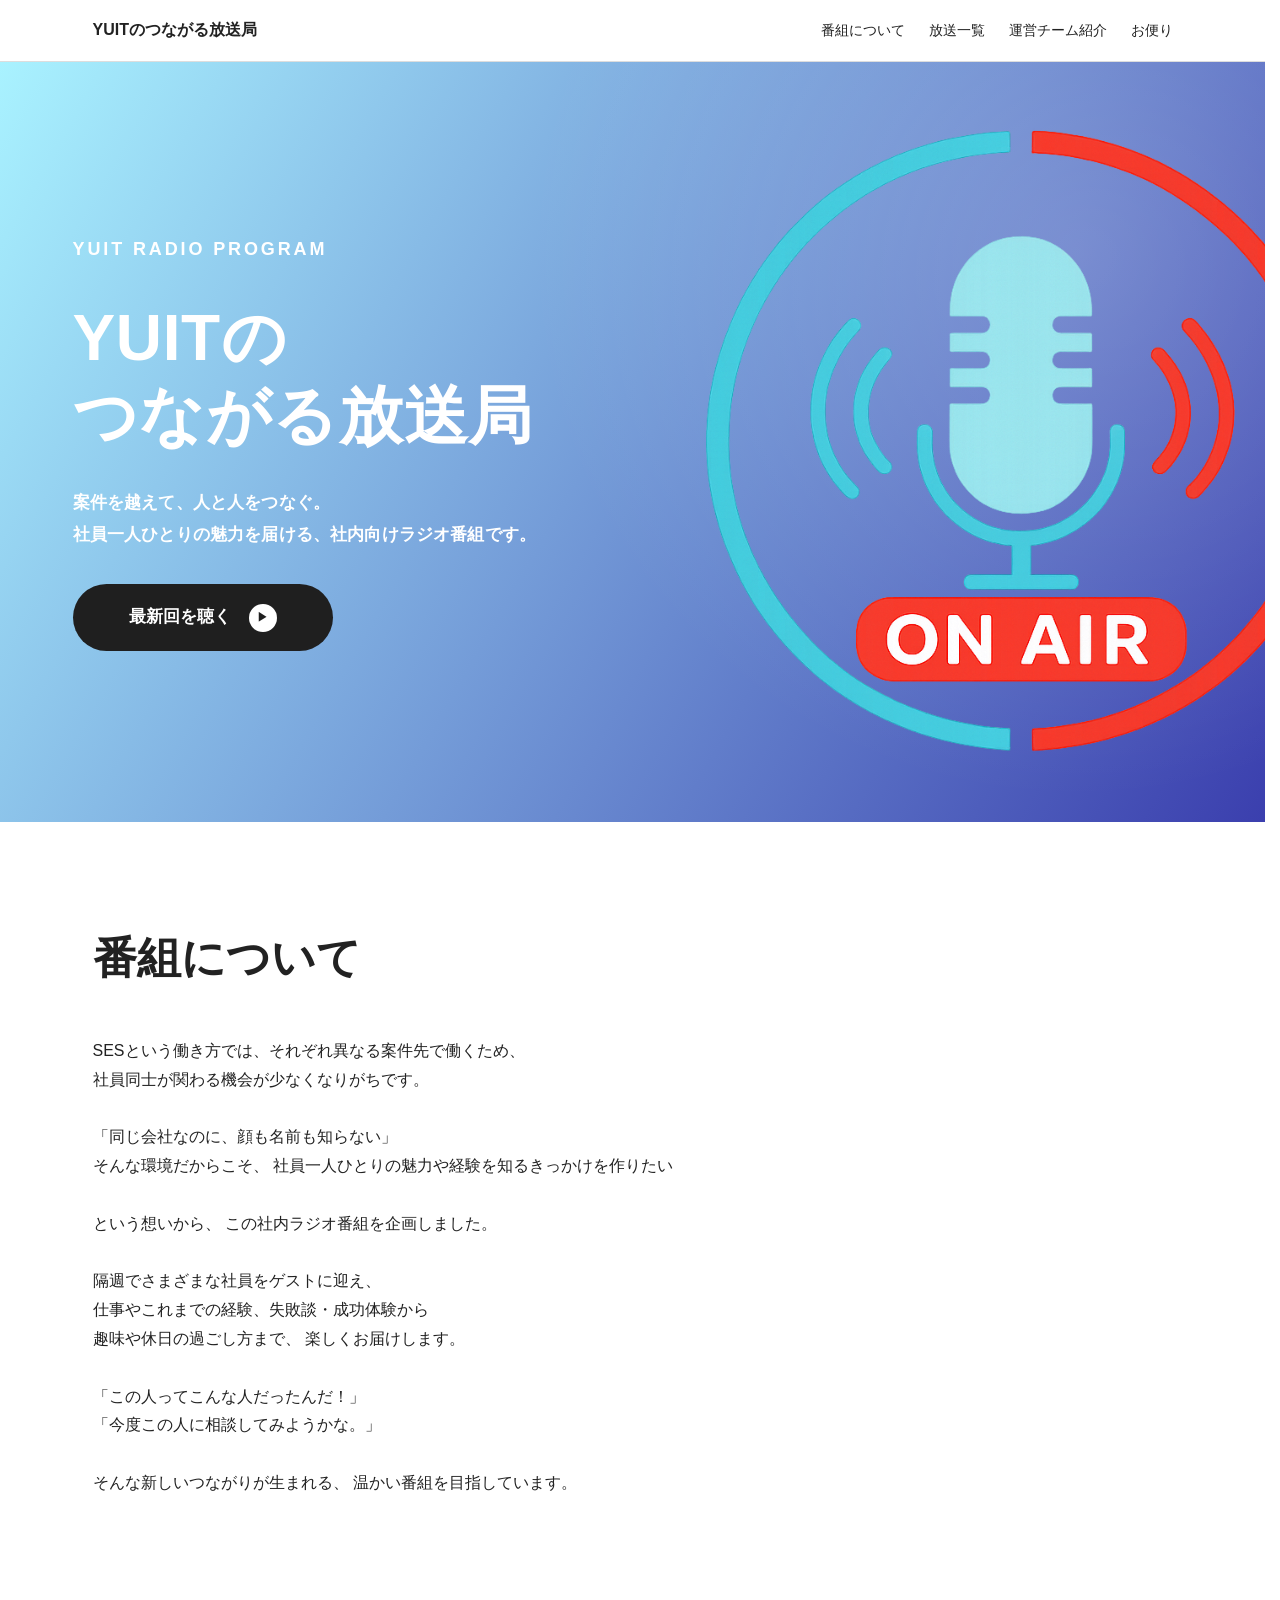
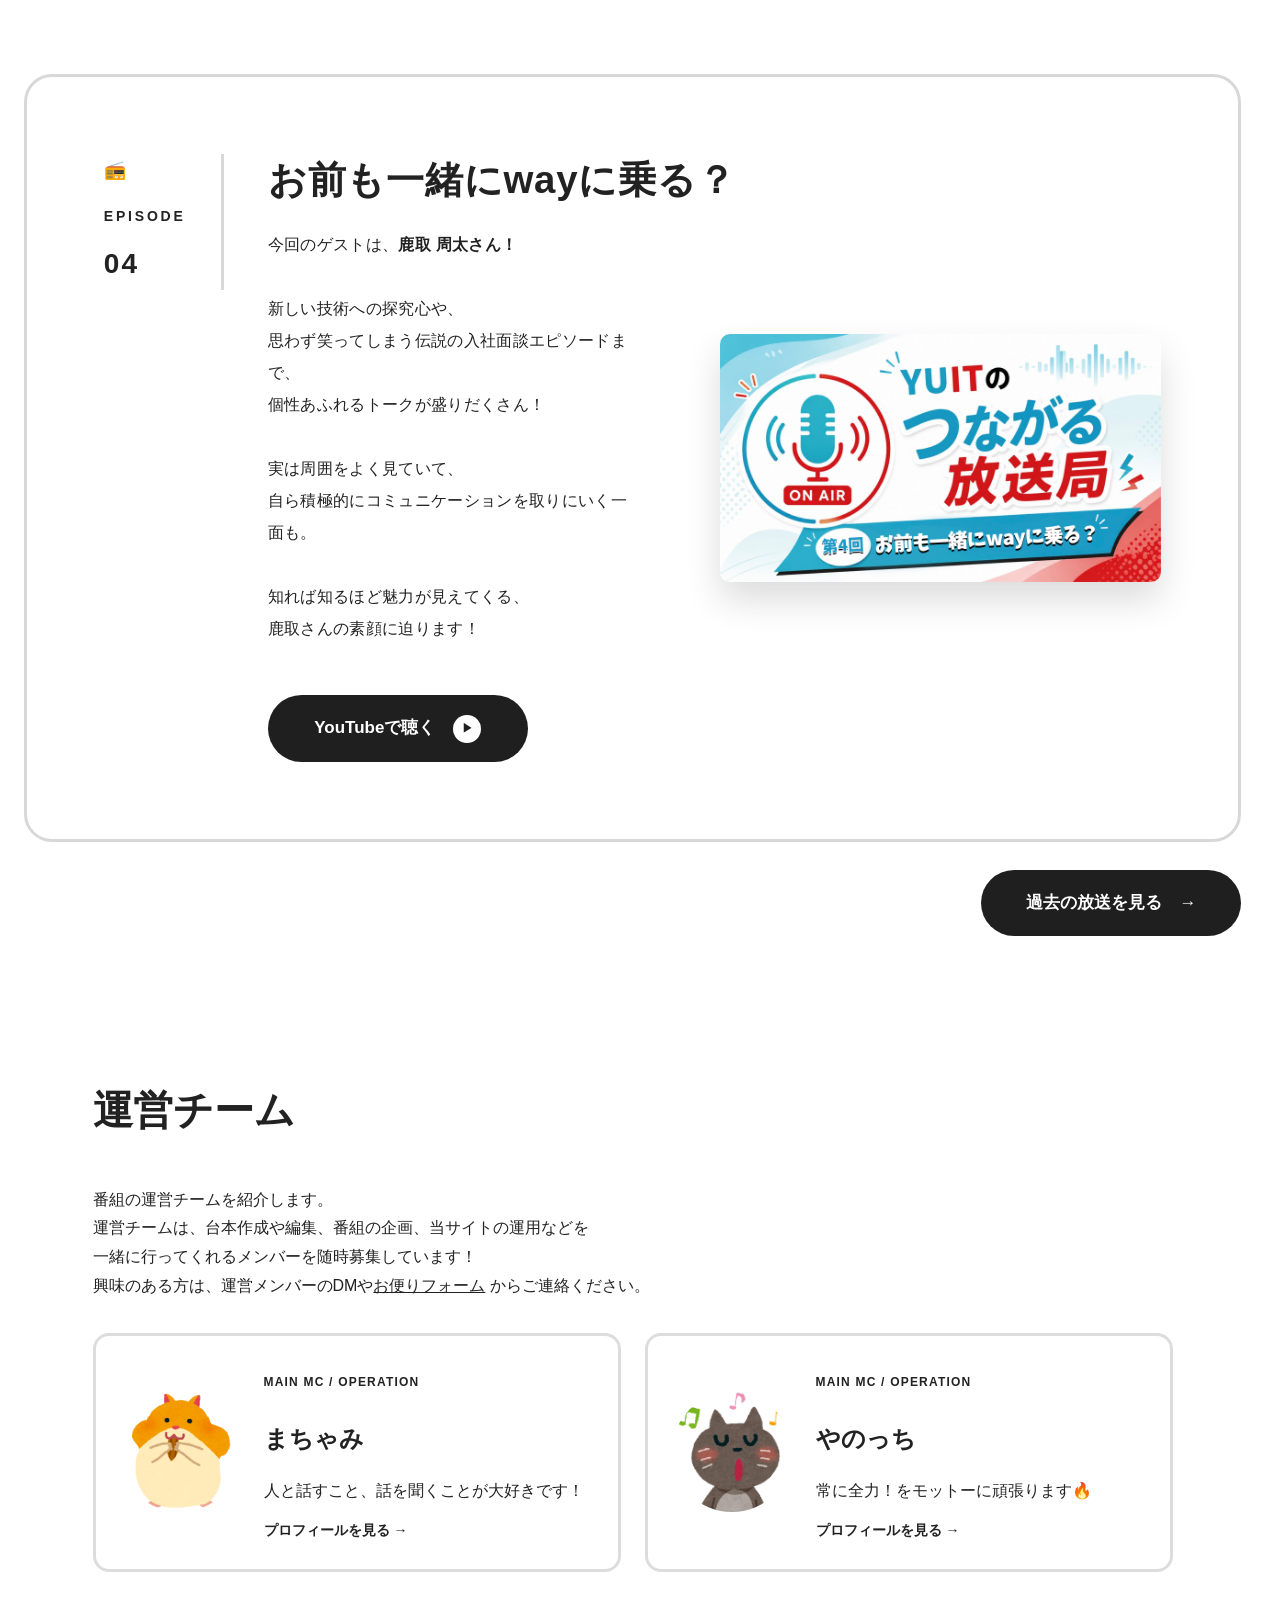
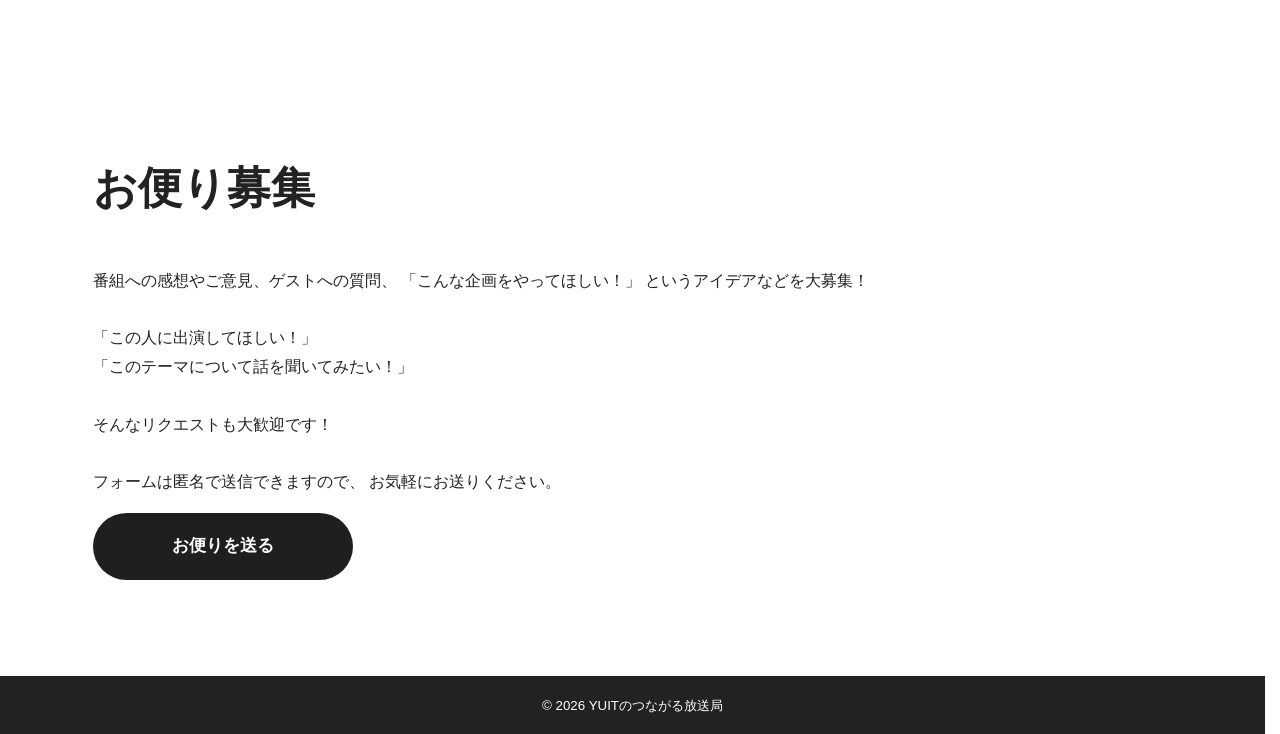
==== commit 30cc3587: "細かいところ修正" ====
--- a/index.html
+++ b/index.html
@@ -114,7 +114,7 @@
                     <div class="episode-meta fade-in delay">
                         <span class="episode-icon">📻</span>
                         <span class="episode-label">EPISODE</span>
-                        <span class="episode-number">05</span>
+                        <span class="episode-number">04</span>
                     </div>
 
                     <div class="episode-content">
@@ -124,7 +124,8 @@
 
                         <div class="episode-body">
                             <p class="episode-description fade-in delay-2">
-                            今回のゲストは、<strong>鹿取 周太さん！</strong><br>
+                            今回のゲストは、<strong>鹿取 周太さん！</strong> <br>
+                            <br>
                             新しい技術への探究心や、<br>
                             思わず笑ってしまう伝説の入社面談エピソードまで、<br>
                             個性あふれるトークが盛りだくさん！<br>
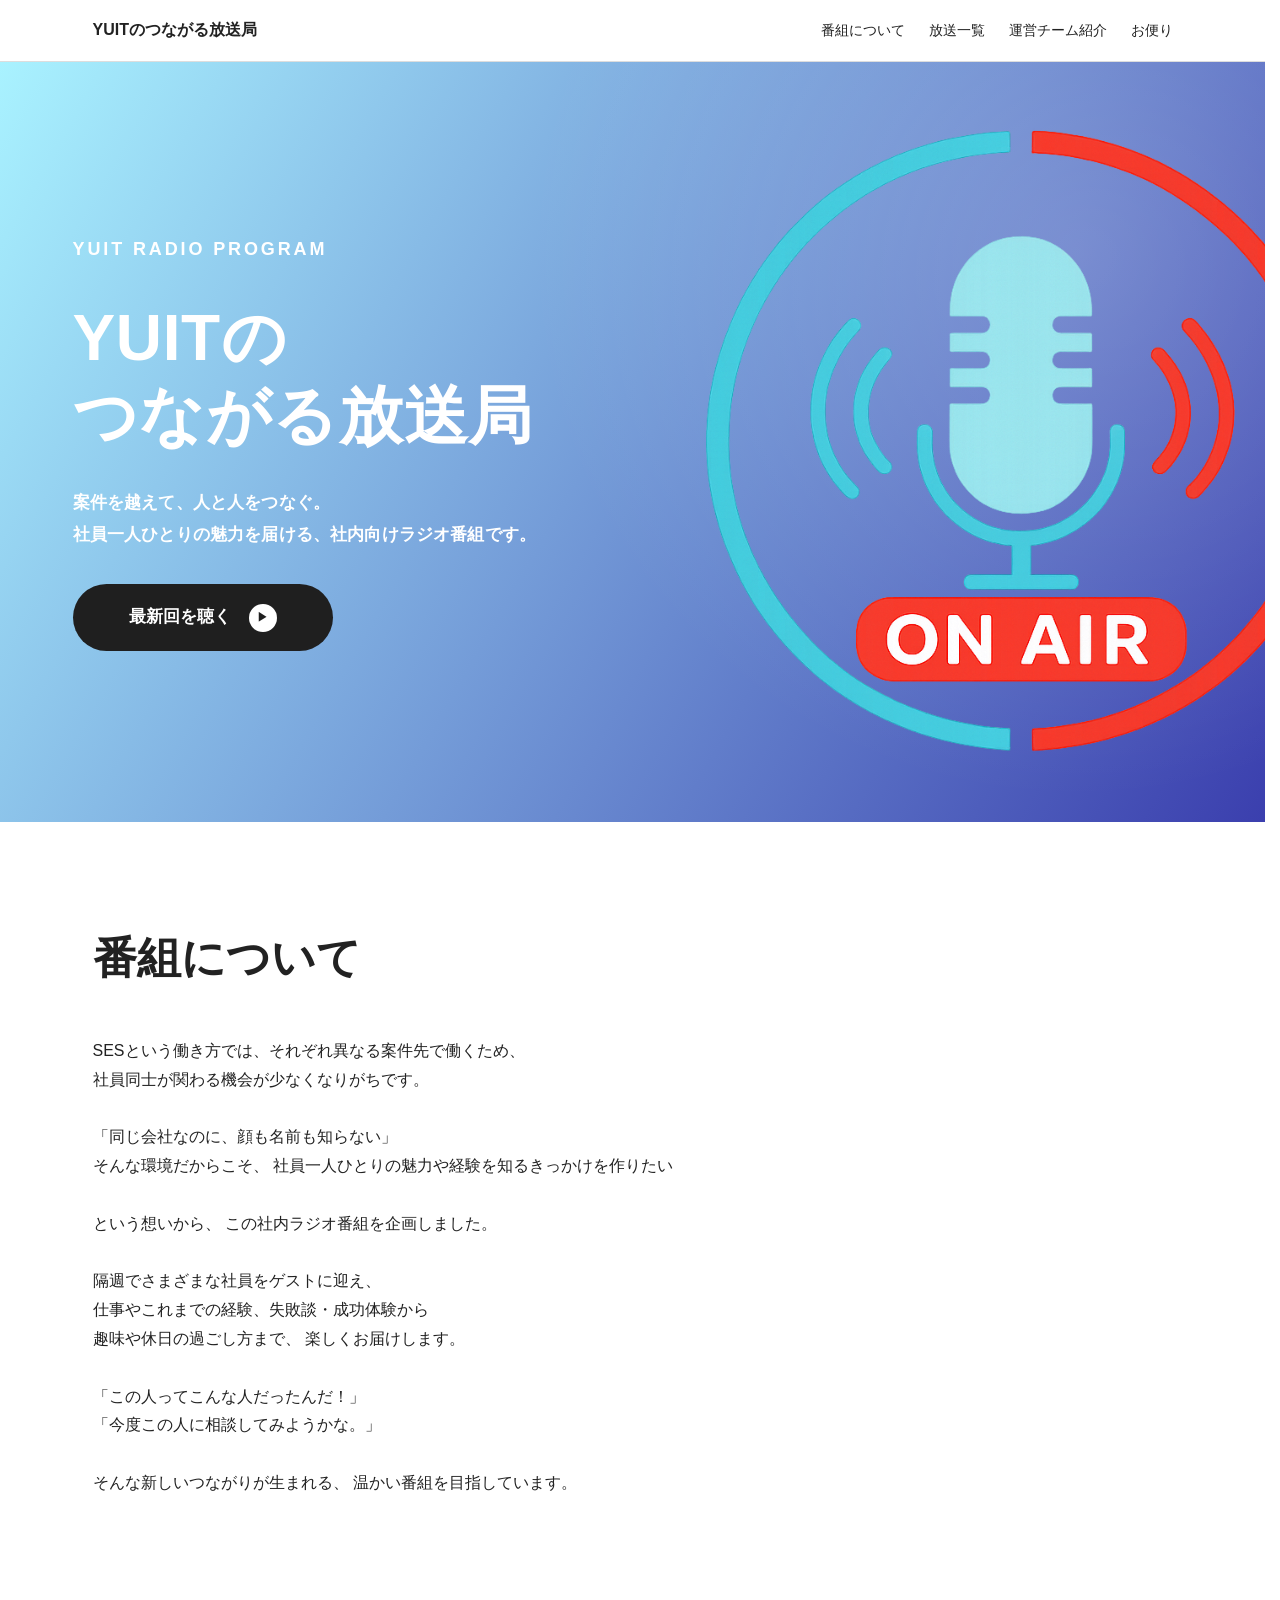
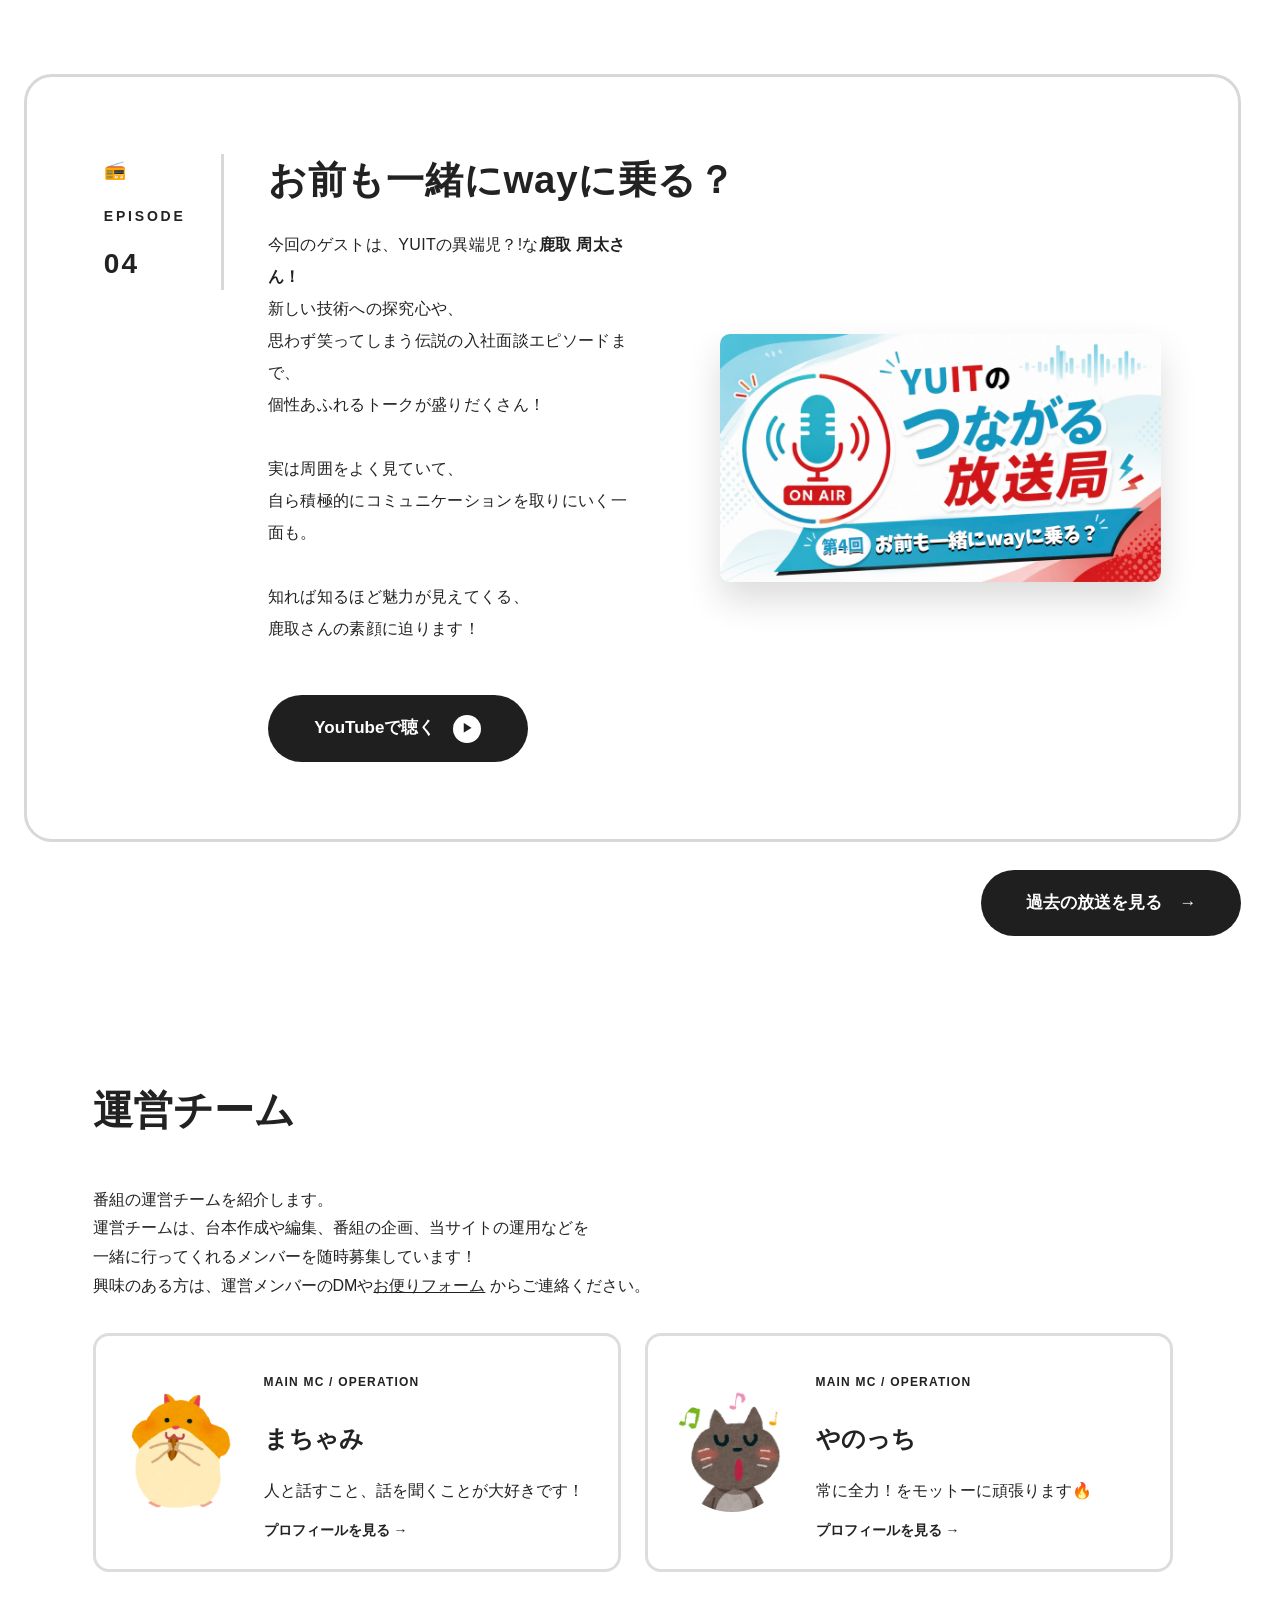
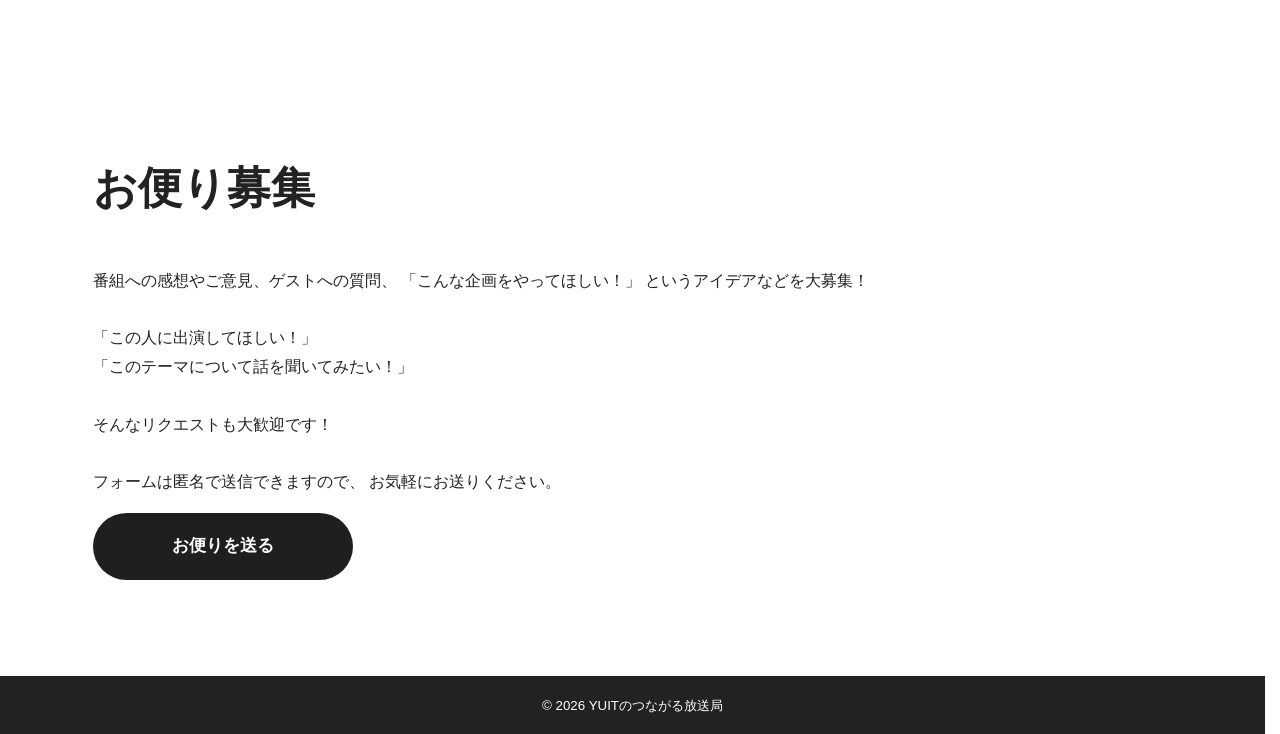
==== commit a7ed7466: "修正" ====
--- a/index.html
+++ b/index.html
@@ -124,8 +124,7 @@
 
                         <div class="episode-body">
                             <p class="episode-description fade-in delay-2">
-                            今回のゲストは、<strong>鹿取 周太さん！</strong> <br>
-                            <br>
+                            今回のゲストは、YUITの異端児？!な<strong>鹿取 周太さん！</strong> <br>
                             新しい技術への探究心や、<br>
                             思わず笑ってしまう伝説の入社面談エピソードまで、<br>
                             個性あふれるトークが盛りだくさん！<br>
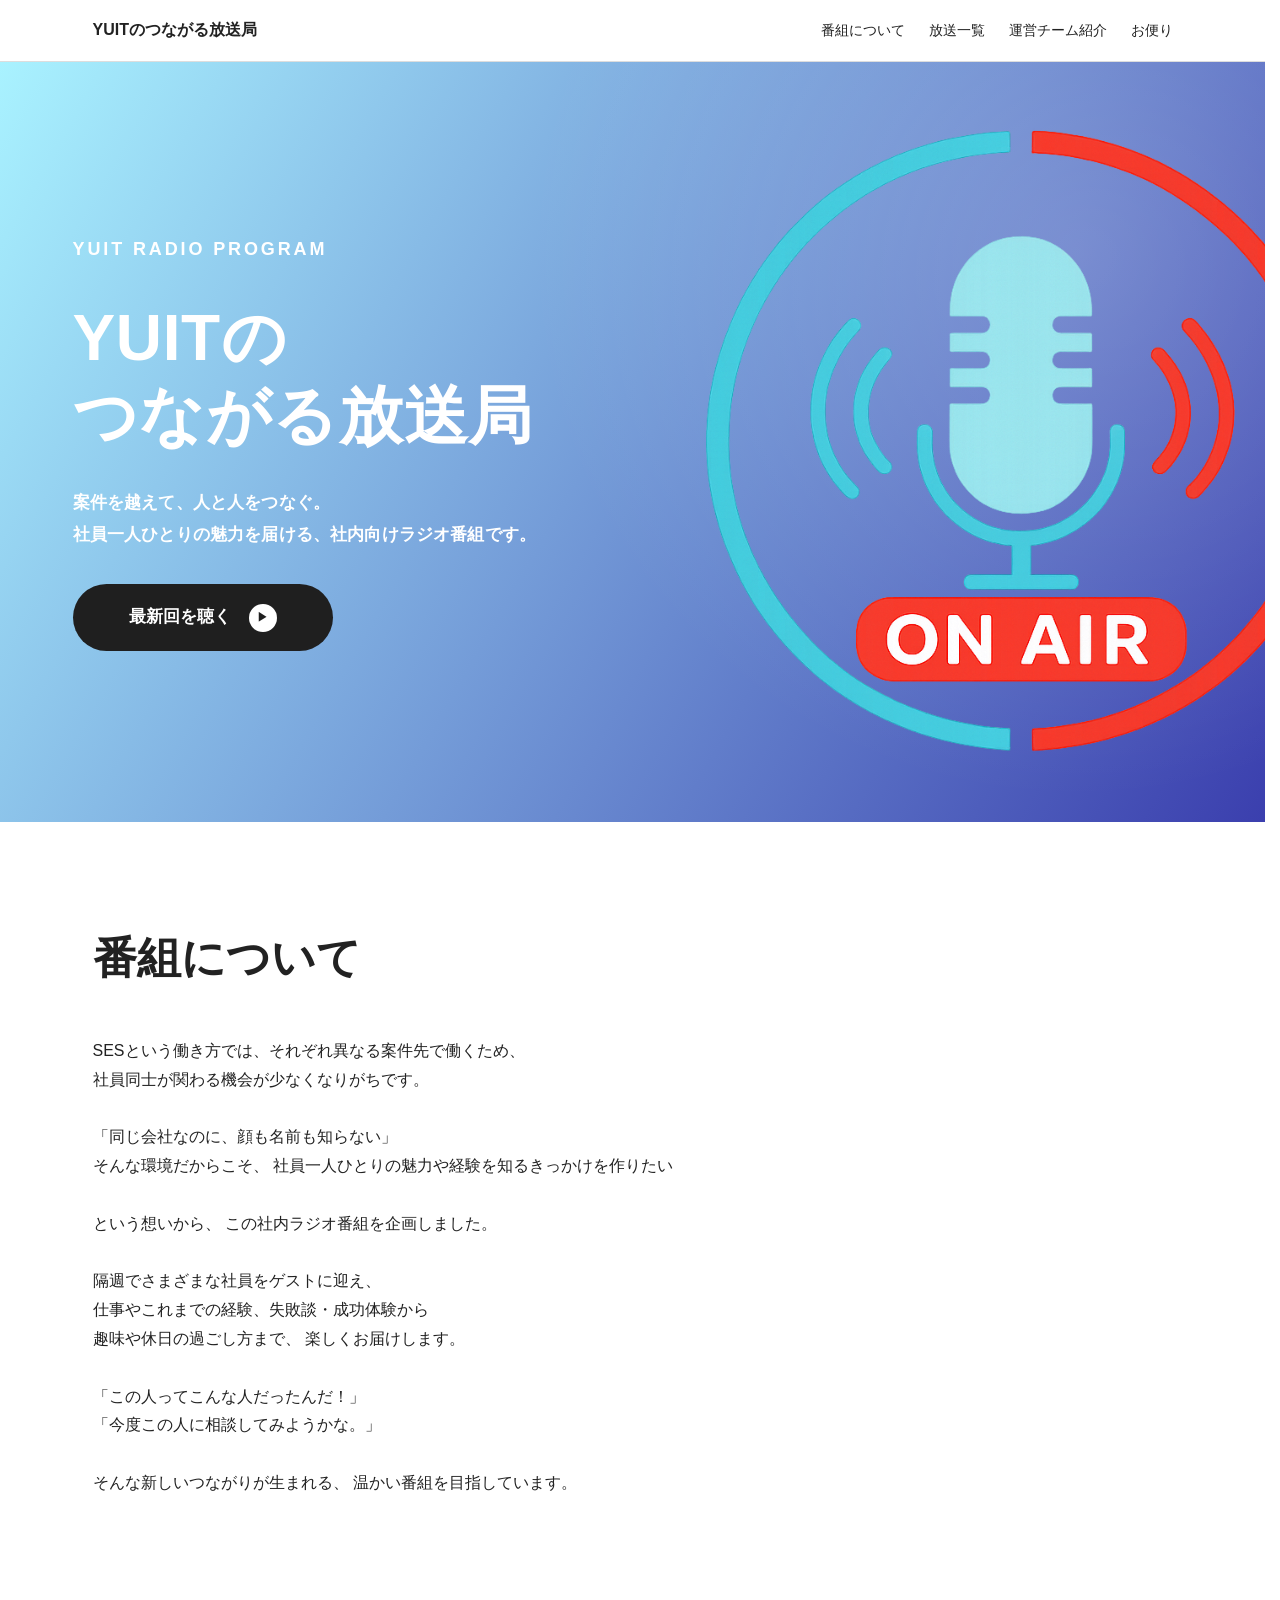
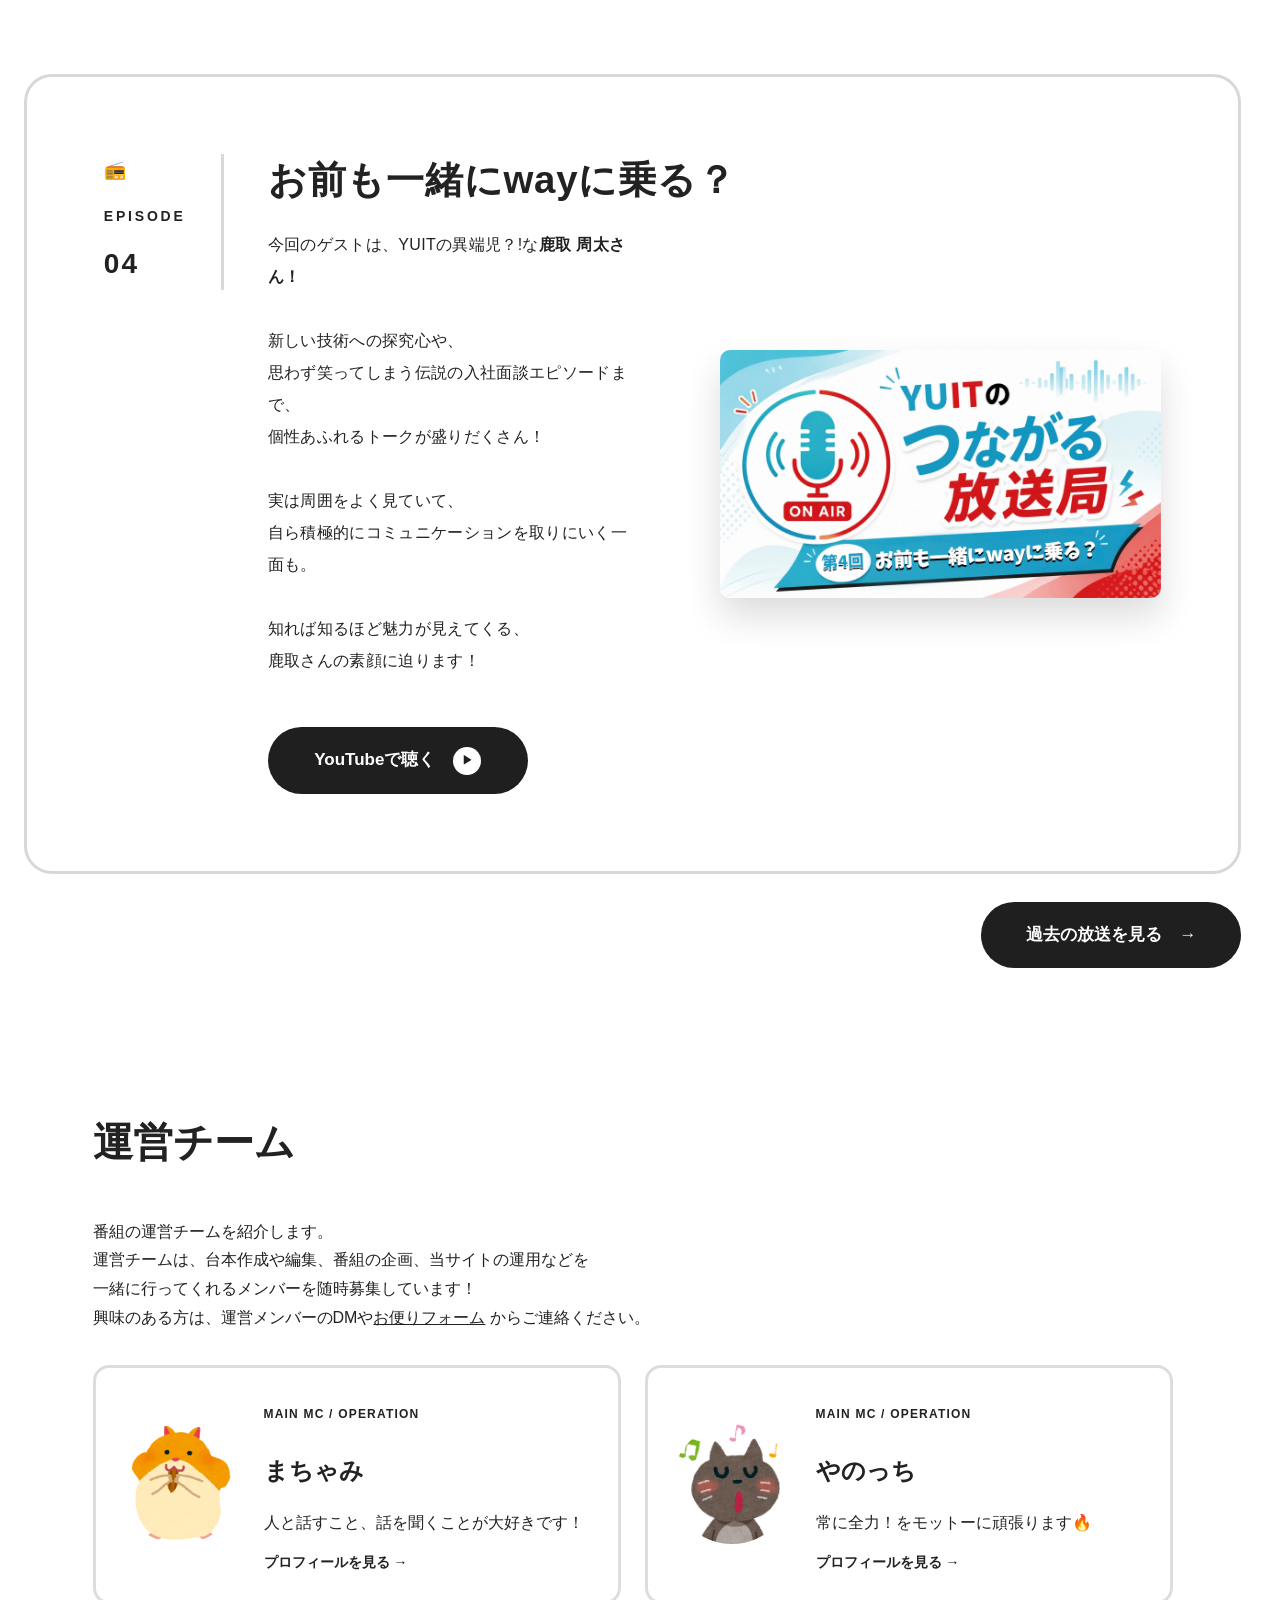
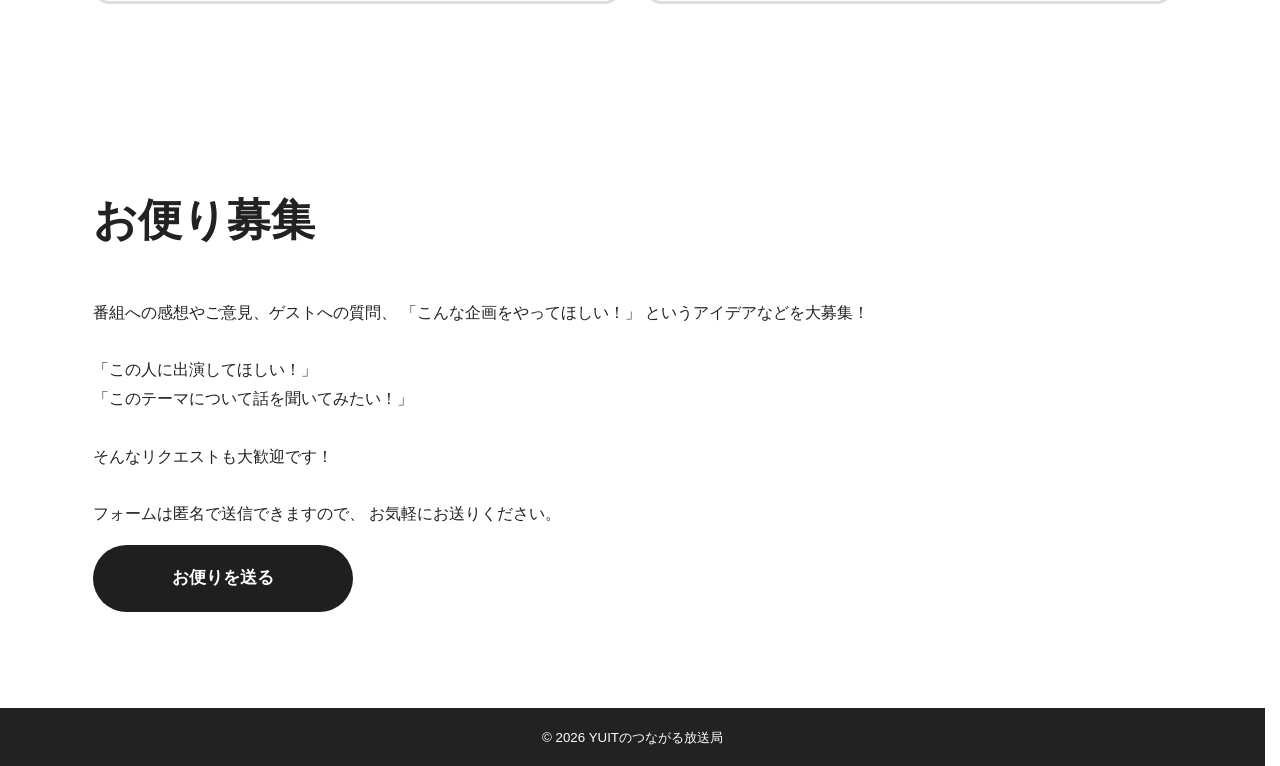
==== commit 48cc95e7: "改行修正" ====
--- a/index.html
+++ b/index.html
@@ -125,6 +125,7 @@
                         <div class="episode-body">
                             <p class="episode-description fade-in delay-2">
                             今回のゲストは、YUITの異端児？!な<strong>鹿取 周太さん！</strong> <br>
+                            <br>
                             新しい技術への探究心や、<br>
                             思わず笑ってしまう伝説の入社面談エピソードまで、<br>
                             個性あふれるトークが盛りだくさん！<br>
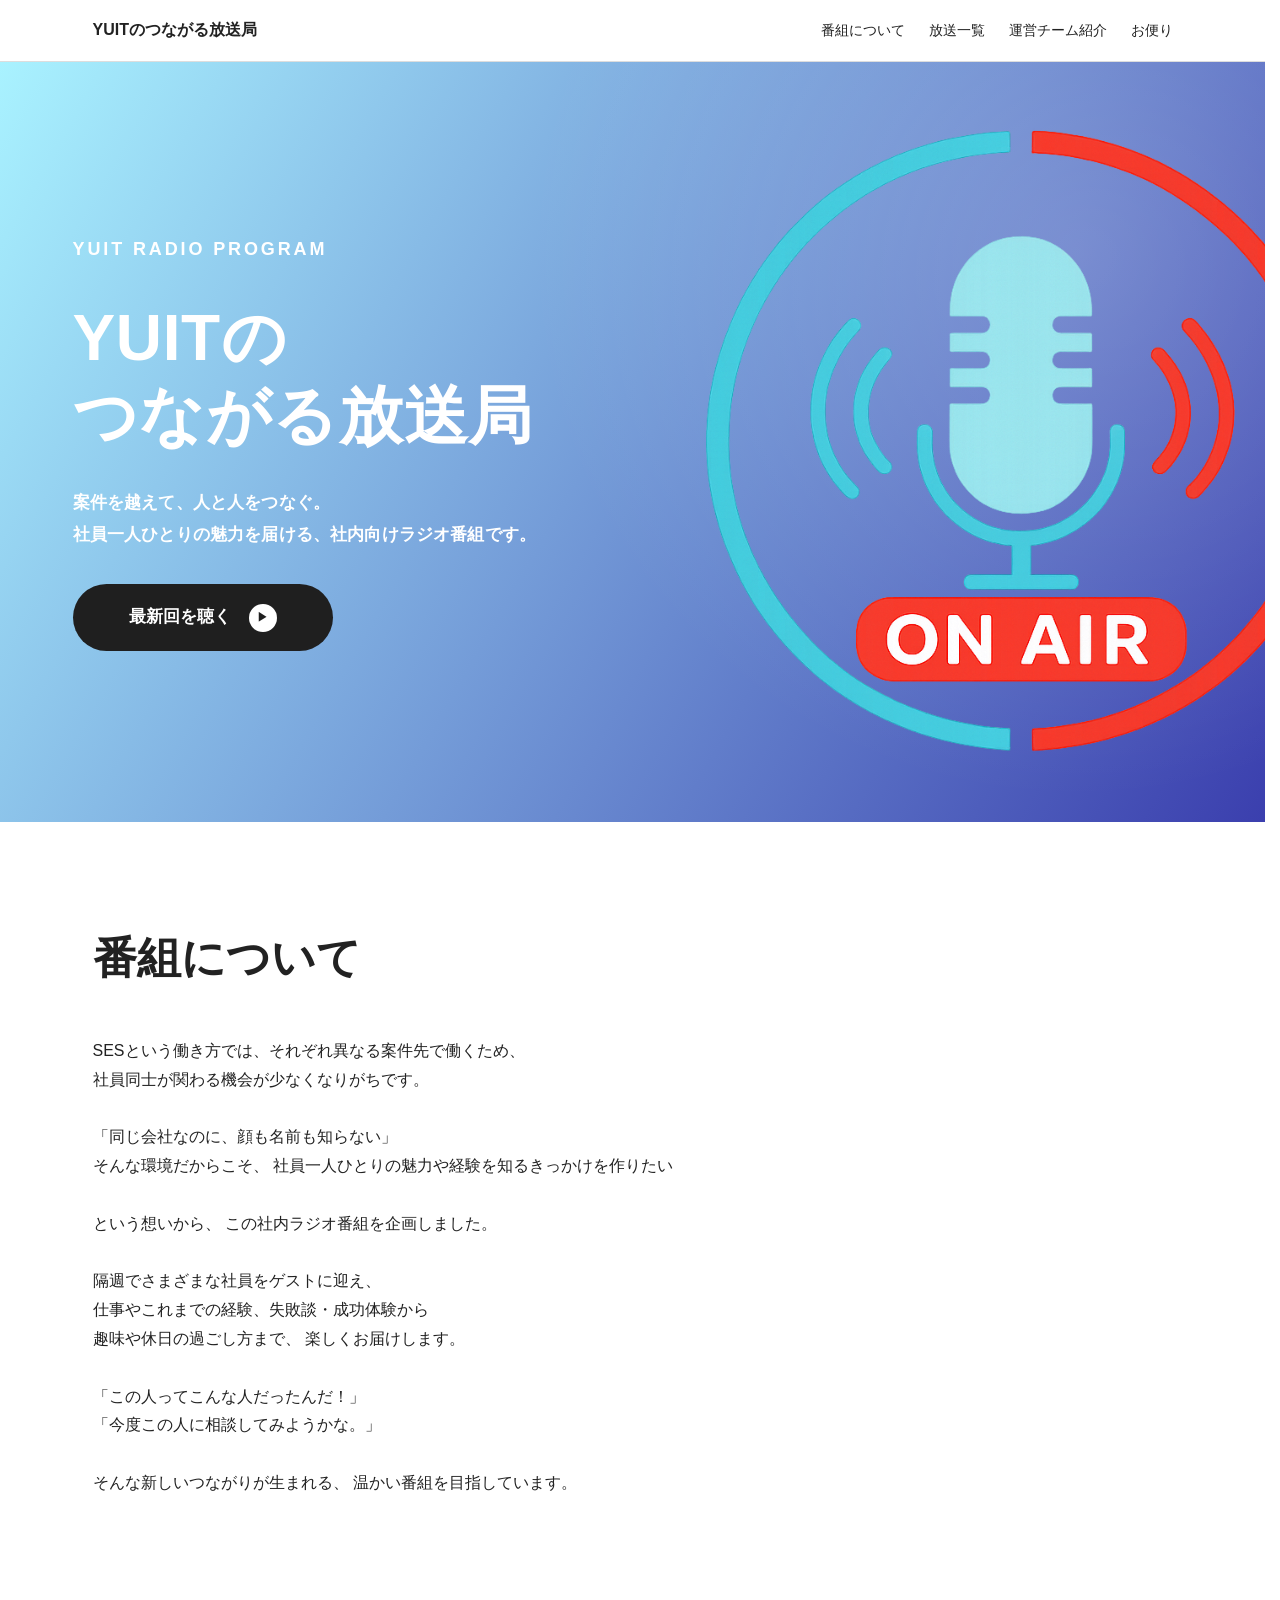
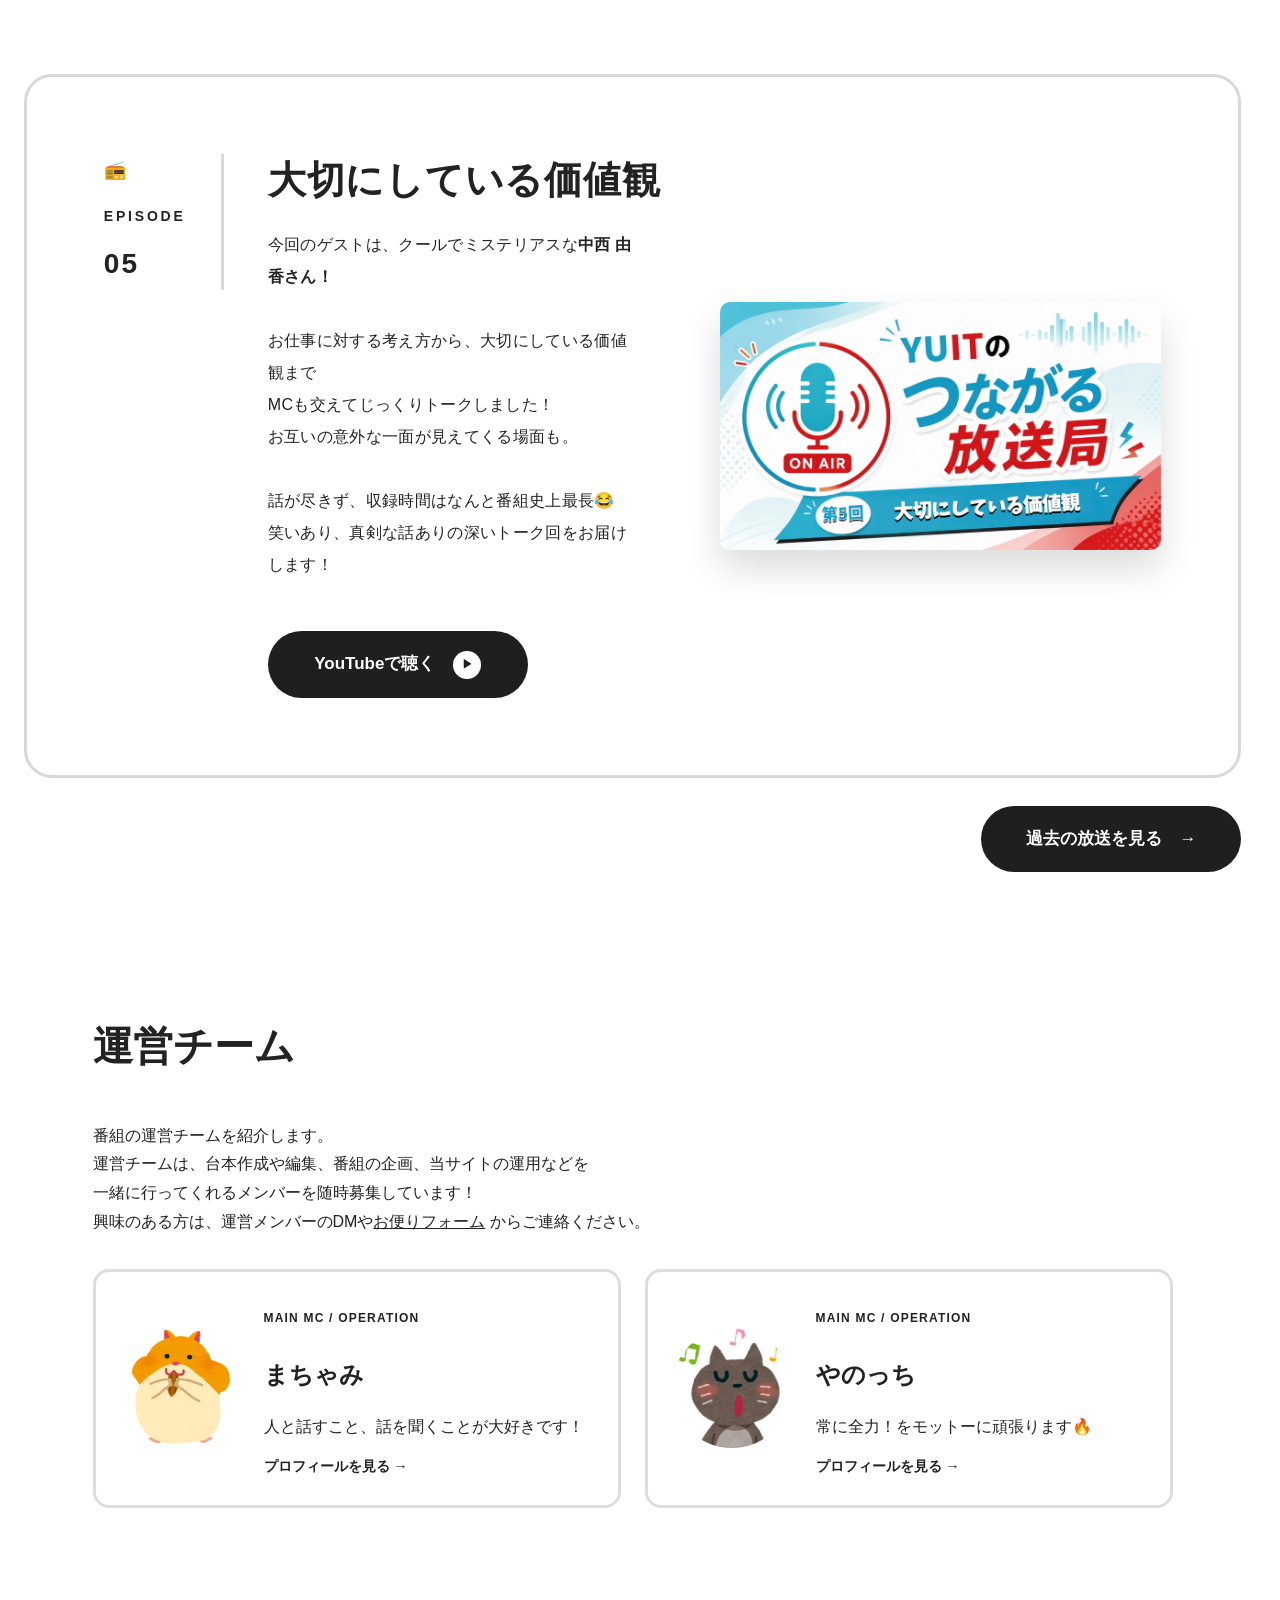
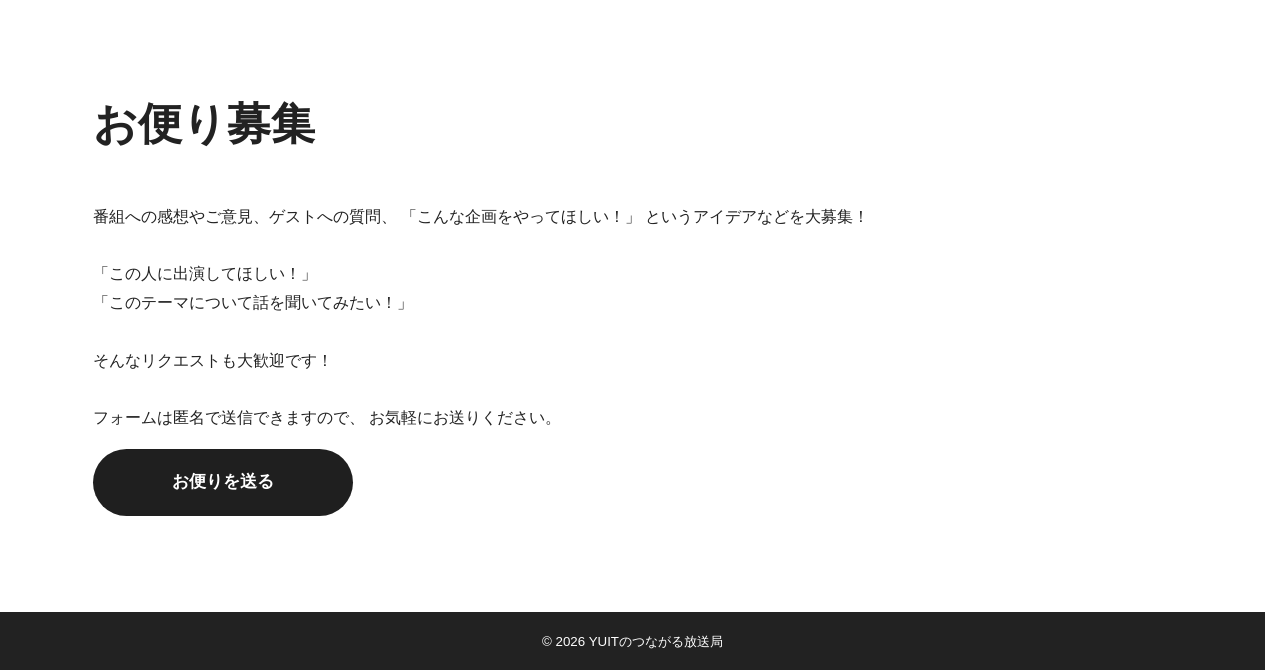
==== commit b1b42779: "第5回更新" ====
--- a/index.html
+++ b/index.html
@@ -105,7 +105,7 @@
             </div>
         </section>
 
-        <!-- EPISODE 04 -->
+        <!-- EPISODE 05 -->
         <section class="episode-section" id="episodes">
             <article class="episode-card">
 
@@ -114,30 +114,27 @@
                     <div class="episode-meta fade-in delay">
                         <span class="episode-icon">📻</span>
                         <span class="episode-label">EPISODE</span>
-                        <span class="episode-number">04</span>
+                        <span class="episode-number">05</span>
                     </div>
 
                     <div class="episode-content">
                         <h2 class="episode-title fade-in delay">
-                            お前も一緒にwayに乗る？
+                            大切にしている価値観
                         </h2>
 
                         <div class="episode-body">
                             <p class="episode-description fade-in delay-2">
-                            今回のゲストは、YUITの異端児？!な<strong>鹿取 周太さん！</strong> <br>
+                            今回のゲストは、クールでミステリアスな<strong>中西 由香さん！</strong> <br>
                             <br>
-                            新しい技術への探究心や、<br>
-                            思わず笑ってしまう伝説の入社面談エピソードまで、<br>
-                            個性あふれるトークが盛りだくさん！<br>
+                            お仕事に対する考え方から、大切にしている価値観まで<br>
+                            MCも交えてじっくりトークしました！<br>
+                            お互いの意外な一面が見えてくる場面も。<br>
                             <br>
-                            実は周囲をよく見ていて、<br>
-                            自ら積極的にコミュニケーションを取りにいく一面も。<br>
-                            <br>
-                            知れば知るほど魅力が見えてくる、<br>
-                            鹿取さんの素顔に迫ります！
+                            話が尽きず、収録時間はなんと番組史上最長😂<br>
+                            笑いあり、真剣な話ありの深いトーク回をお届けします！
                             </p>
 
-                            <a href="https://youtu.be/hANnY9XwuJY" class="youtube-button fade-in delay" target="_blank"
+                            <a href="https://youtu.be/H97znMCqB4I" class="youtube-button fade-in delay" target="_blank"
                                 rel="noopener noreferrer">
                                 <span>YouTubeで聴く</span>
                                 <span class="youtube-button-icon">▶</span>
@@ -148,7 +145,7 @@
                 </div>
 
                 <div class="episode-visual fade-in delay-2">
-                    <img src="./assets/images/epi04_thumb.png" alt="第4回 お前の一緒にwayに乗る？">
+                    <img src="./assets/images/epi05_thumb.png" alt="第5回 大切にしている価値観">
                 </div>
             </article>
 
@@ -160,6 +157,7 @@
             </div>
 
         </section>
+
         <!-- 運営チームセクション -->
         <section class="ope-section" id="ope">
             <div class="container">
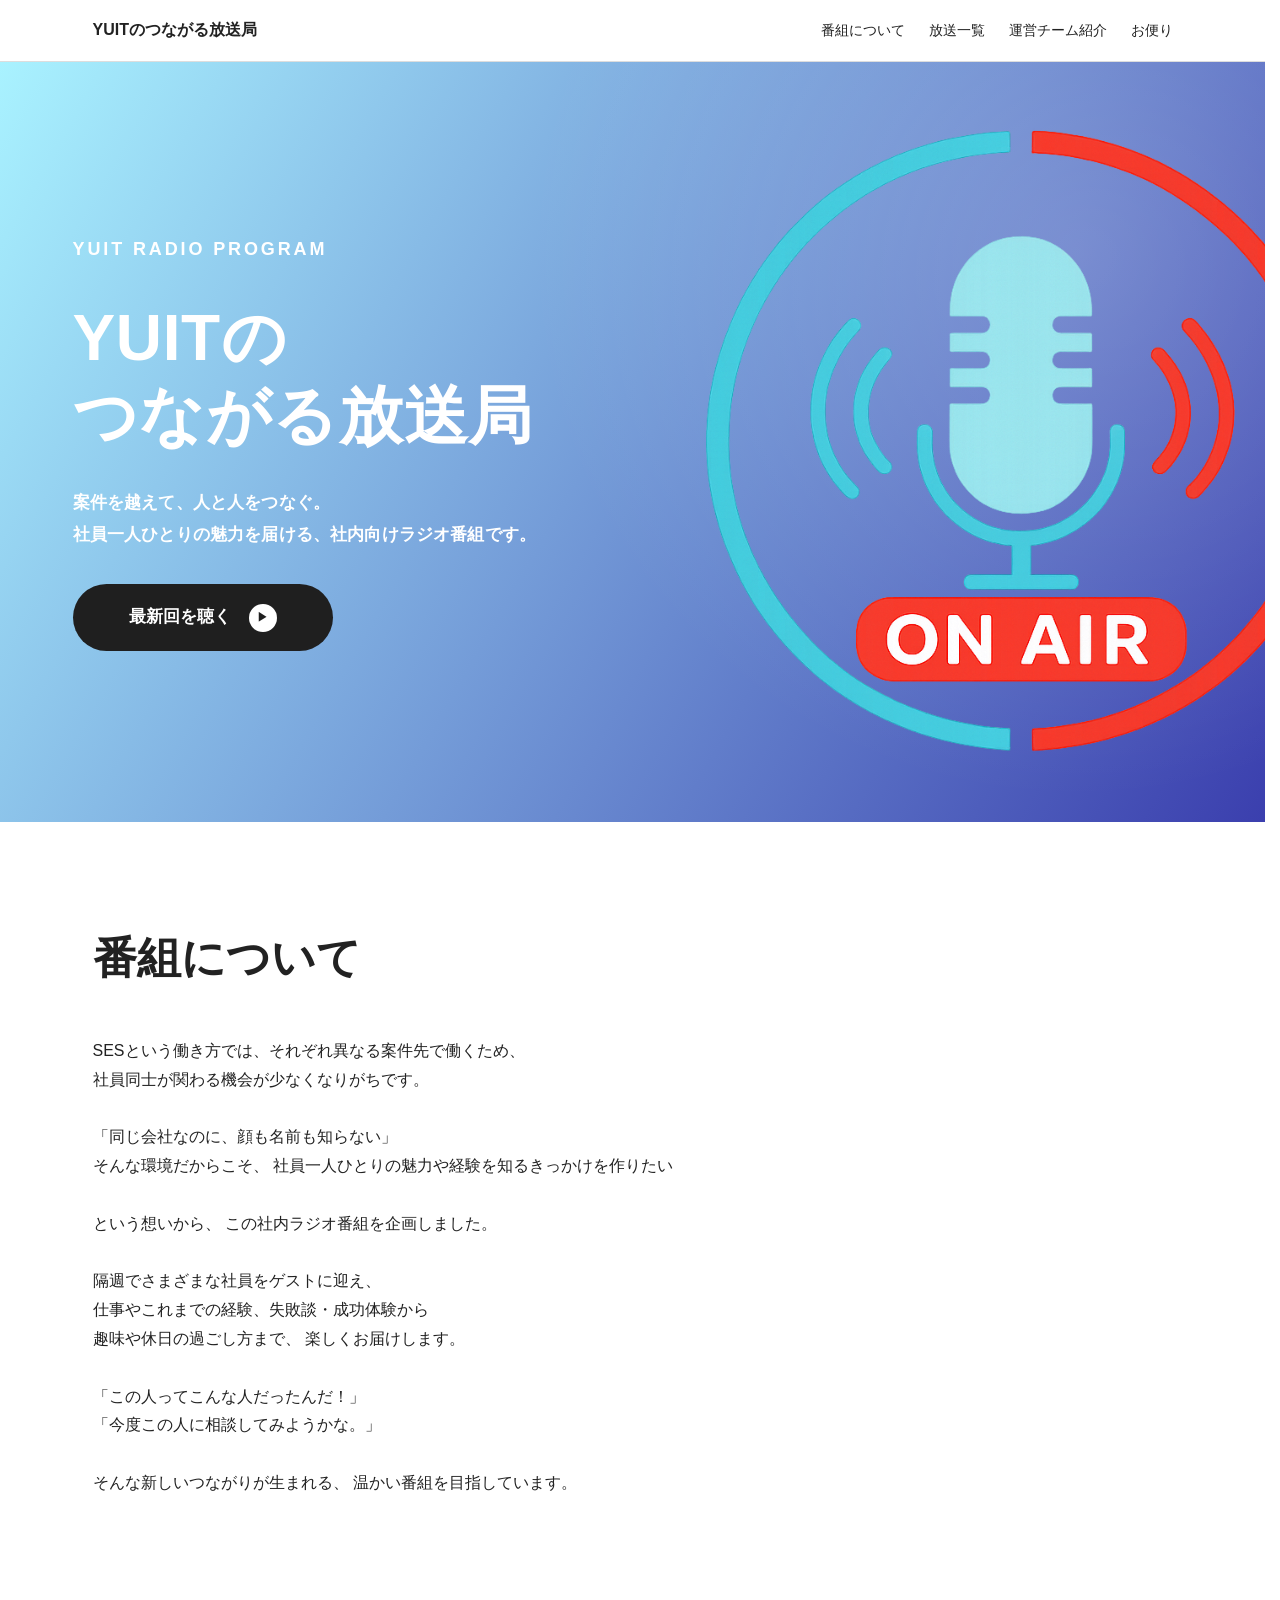
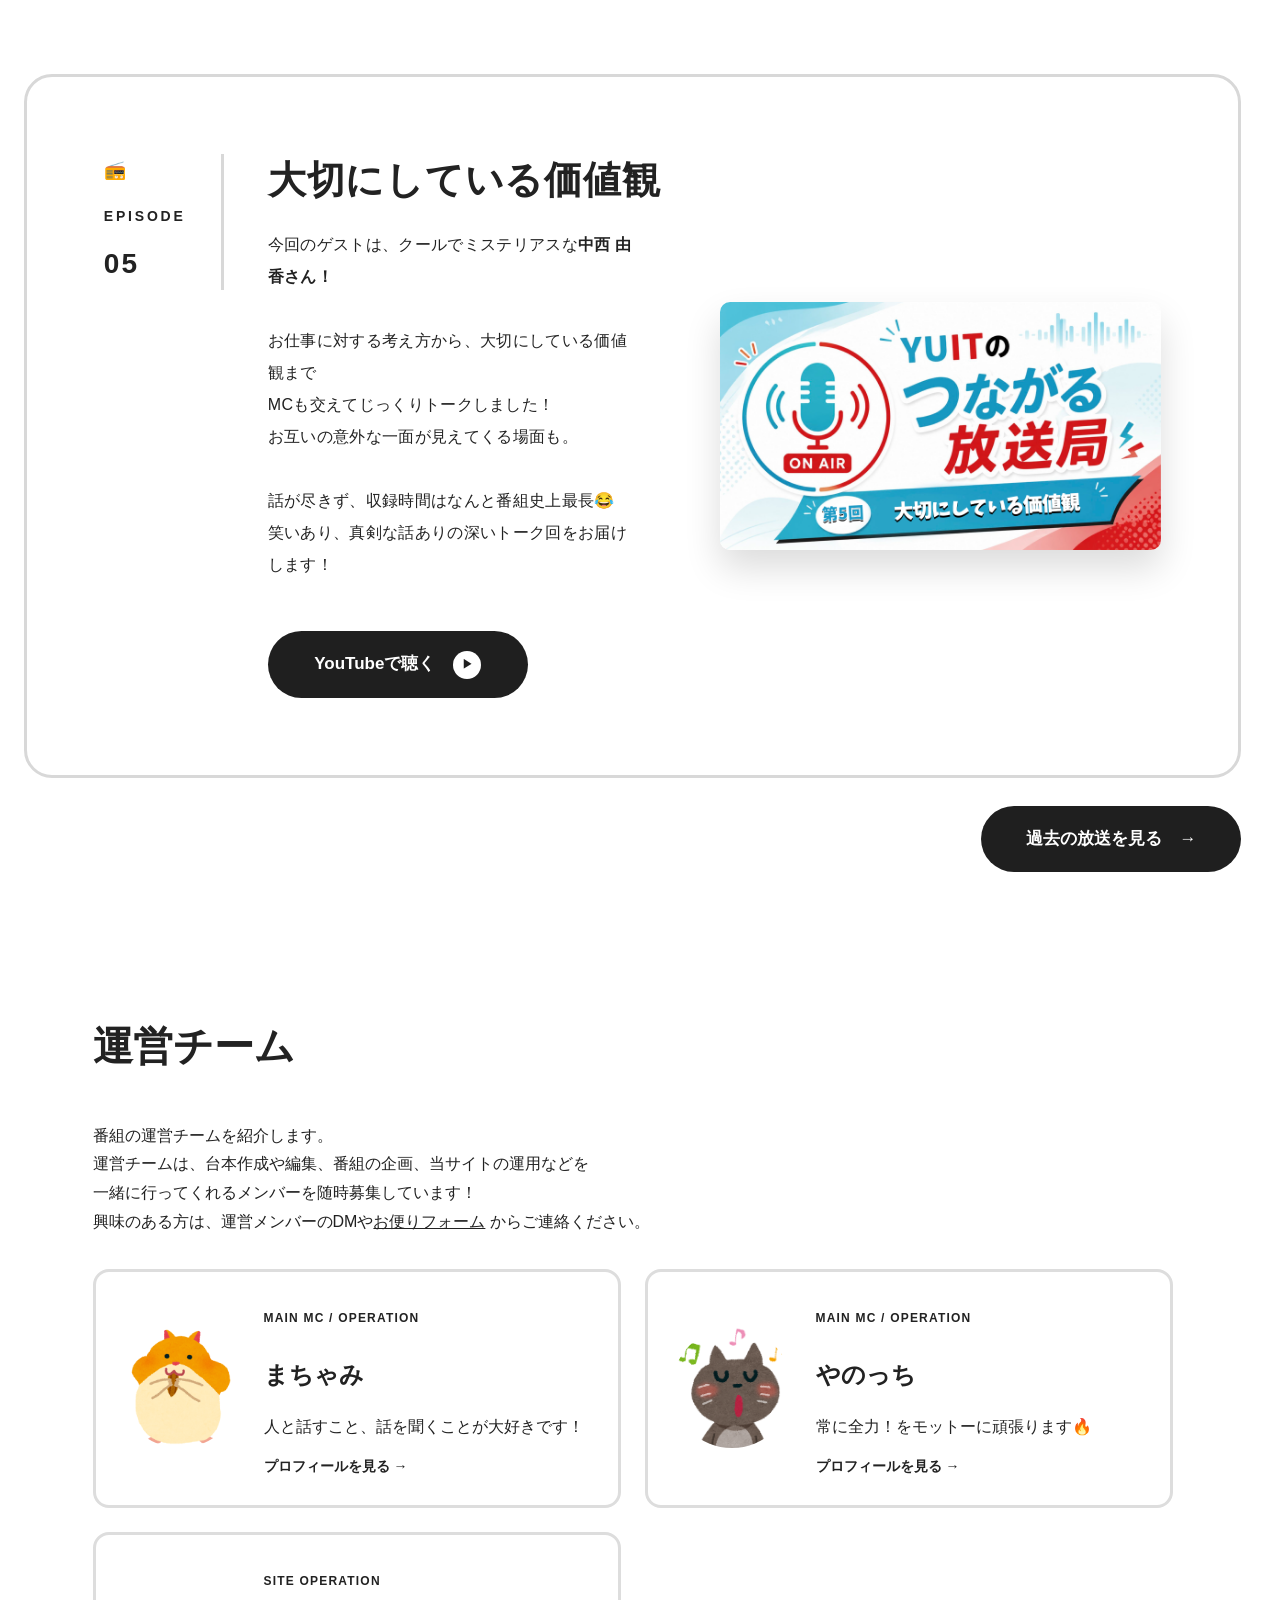
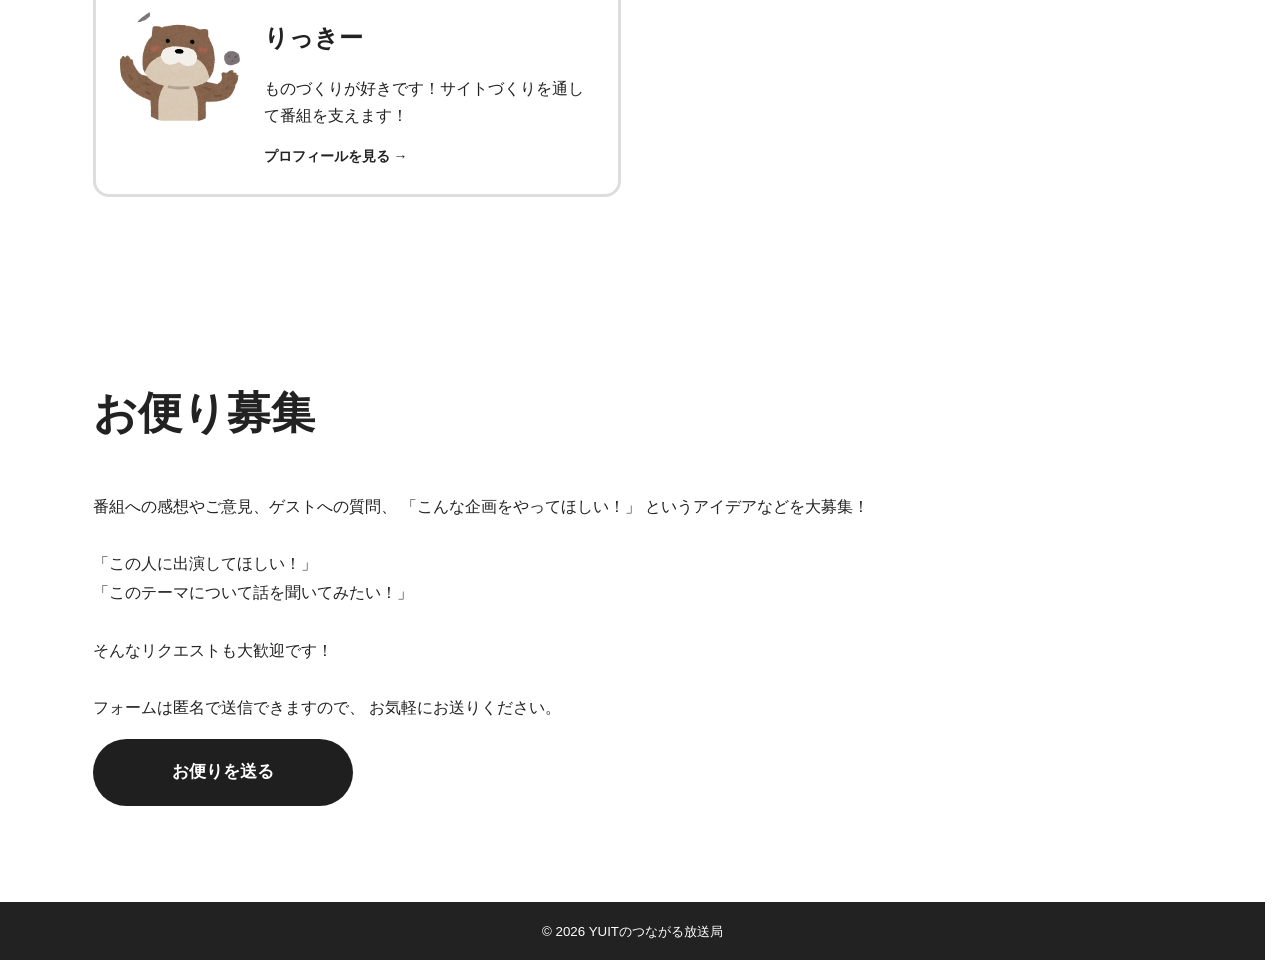
==== commit 7ca2746a: "りっきーのプロフィールと紹介カードを追加" ====
--- a/index.html
+++ b/index.html
@@ -224,6 +224,31 @@
 
                         </a>
 
+                        <!-- 3人目 -->
+                        <a class="ope-card" href="./profile/03.rikky.html">
+
+                            <img src="./assets/images/rikky.png" alt="運営チーム りっきー" class="ope-card__image">
+
+                            <div class="ope-card__body">
+
+                                <p class="ope-card__role">SITE OPERATION</p>
+
+                                <h3 class="ope-card__name">
+                                    りっきー
+                                </h3>
+
+                                <p class="ope-card__text">
+                                    ものづくりが好きです！サイトづくりを通して番組を支えます！
+                                </p>
+
+                                <span class="ope-card__link">
+                                    プロフィールを見る →
+                                </span>
+
+                            </div>
+
+                        </a>
+
                     </div>
                 </div>
 
@@ -265,4 +290,4 @@
     <script src="./assets/js/main.js"></script>
 </body>
 
-</html>+</html>
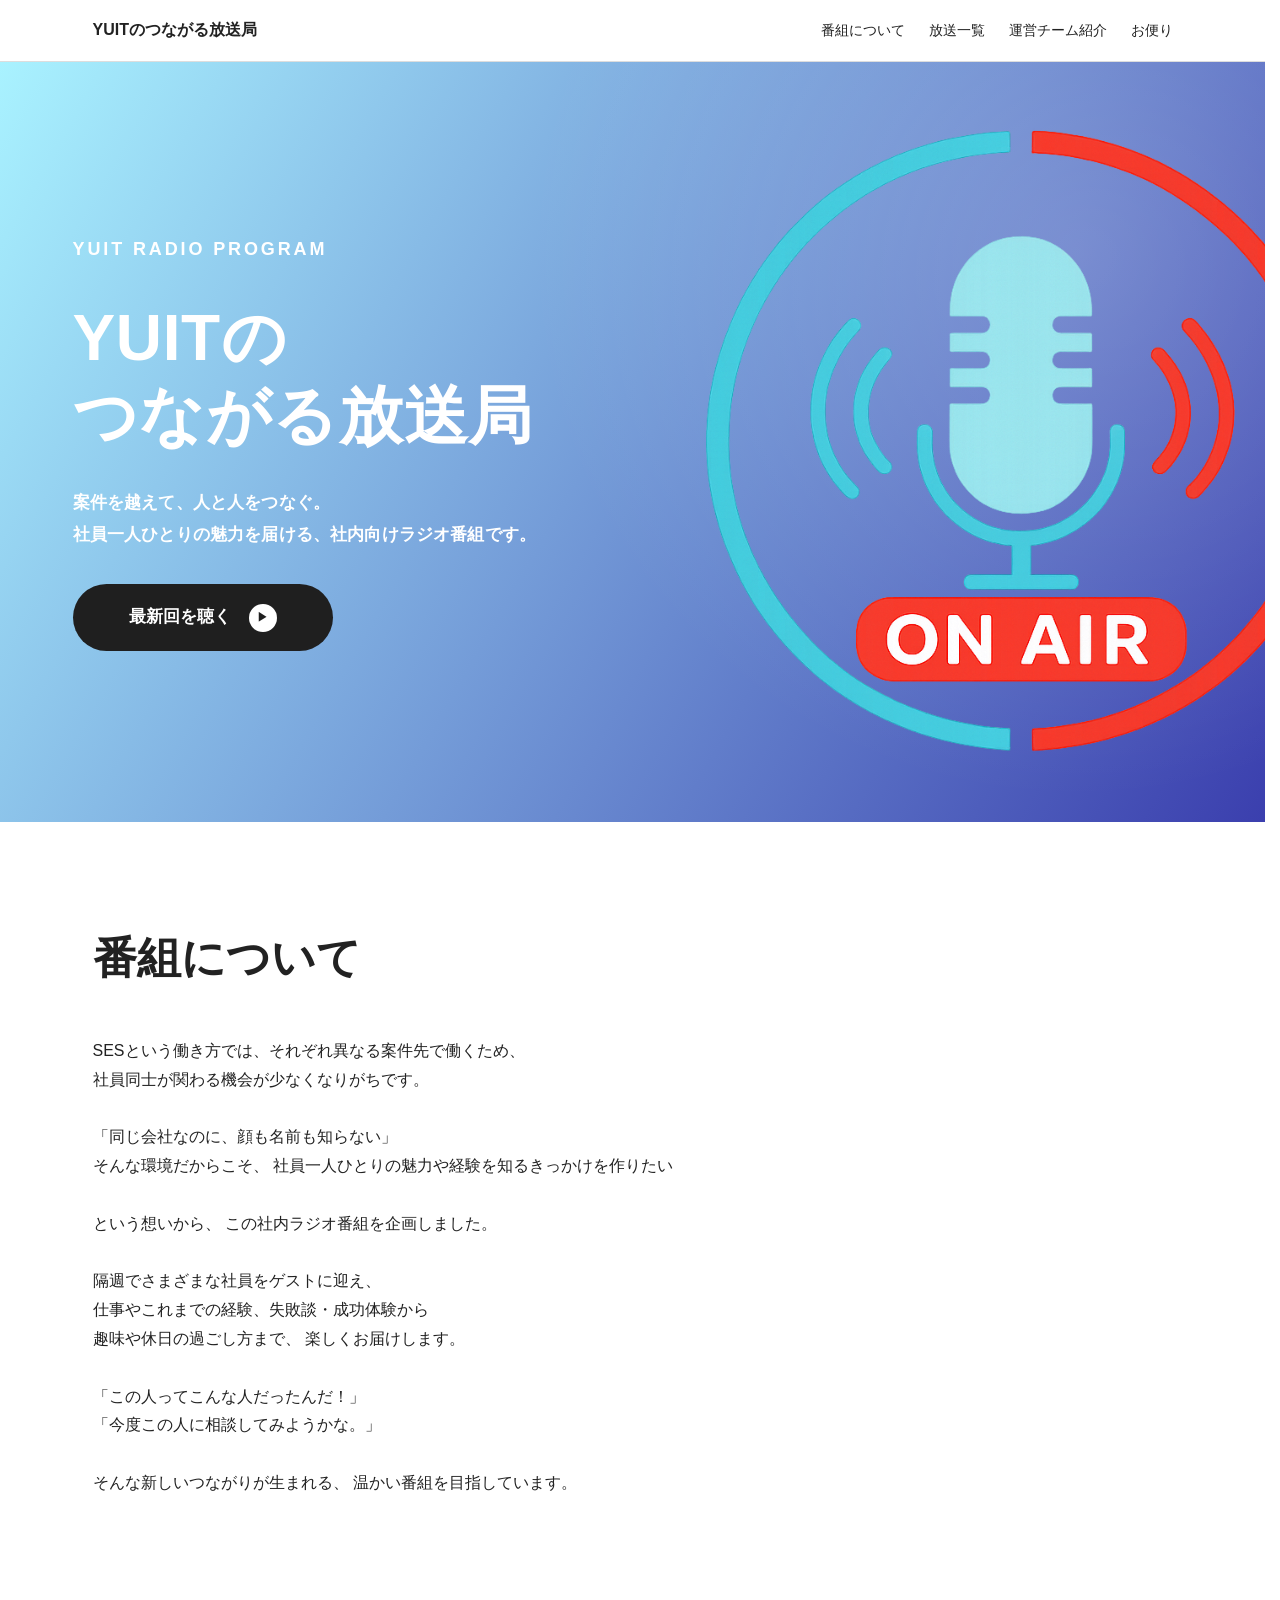
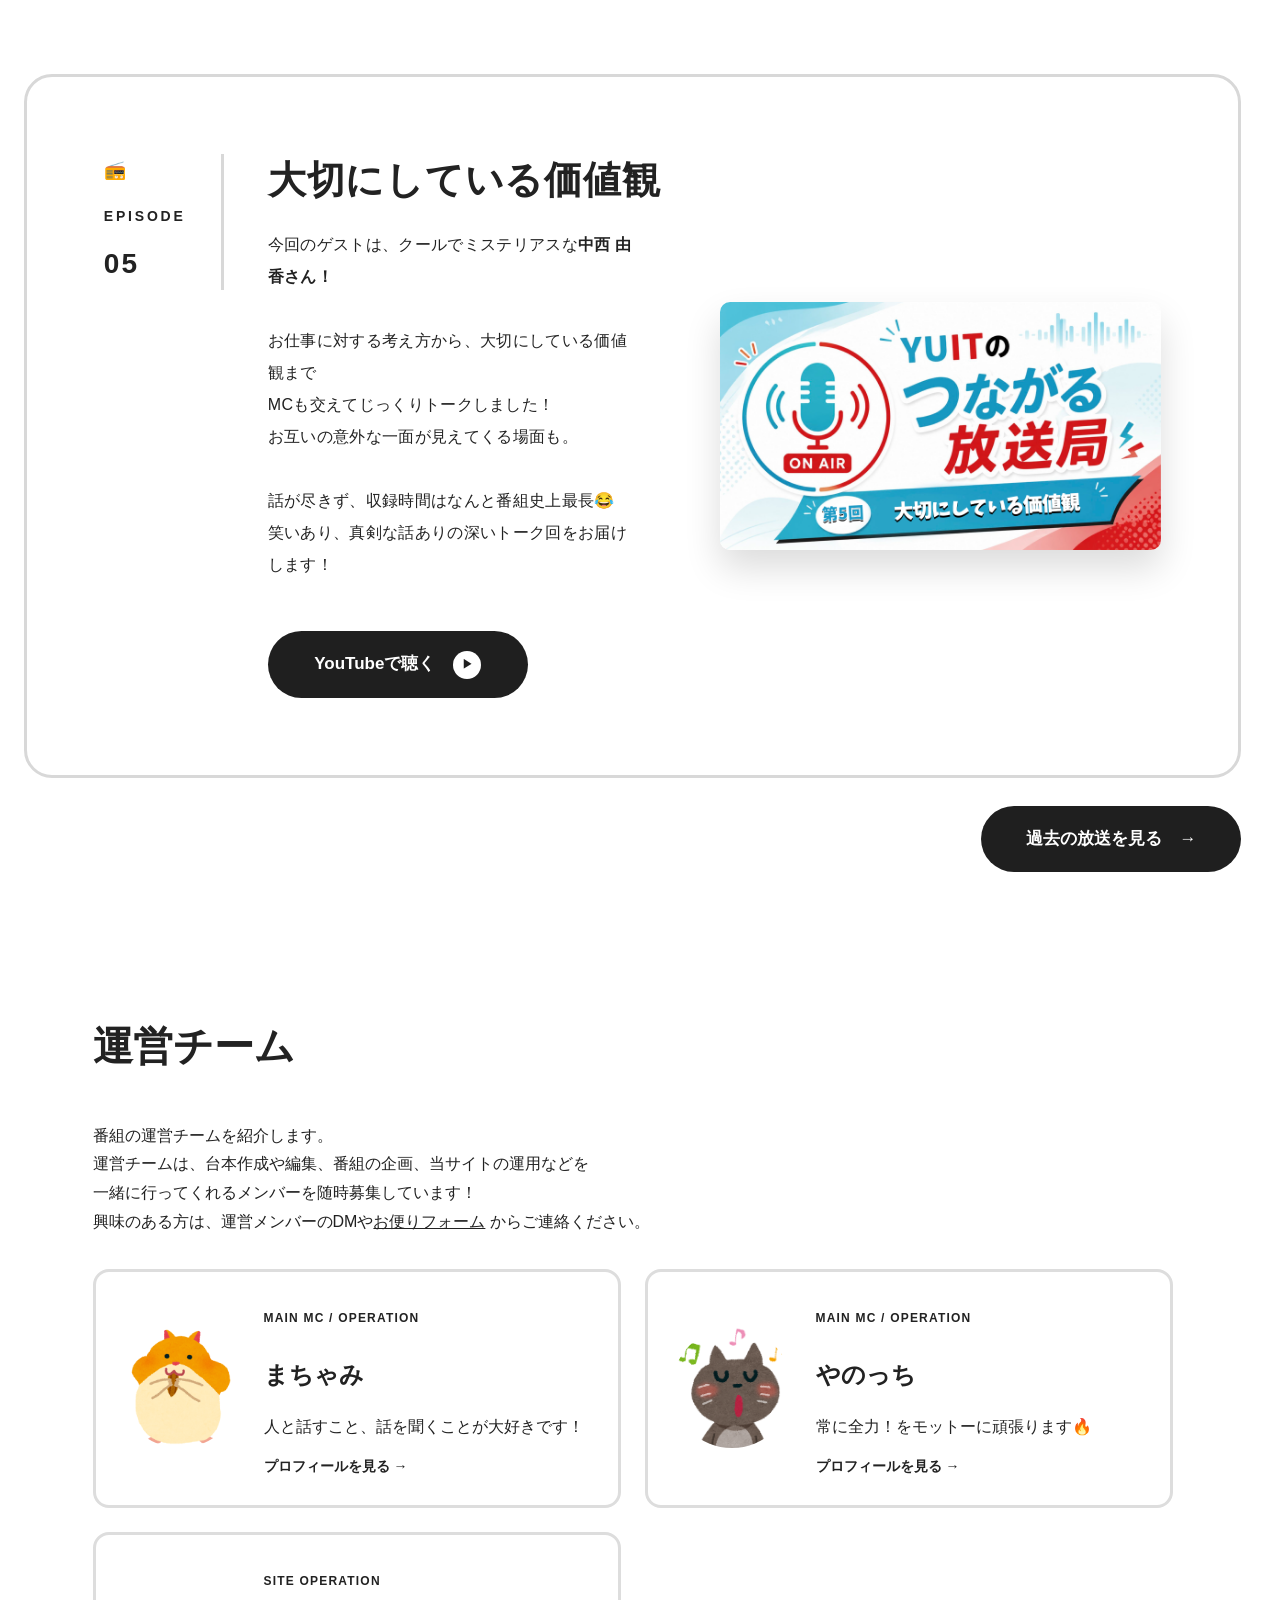
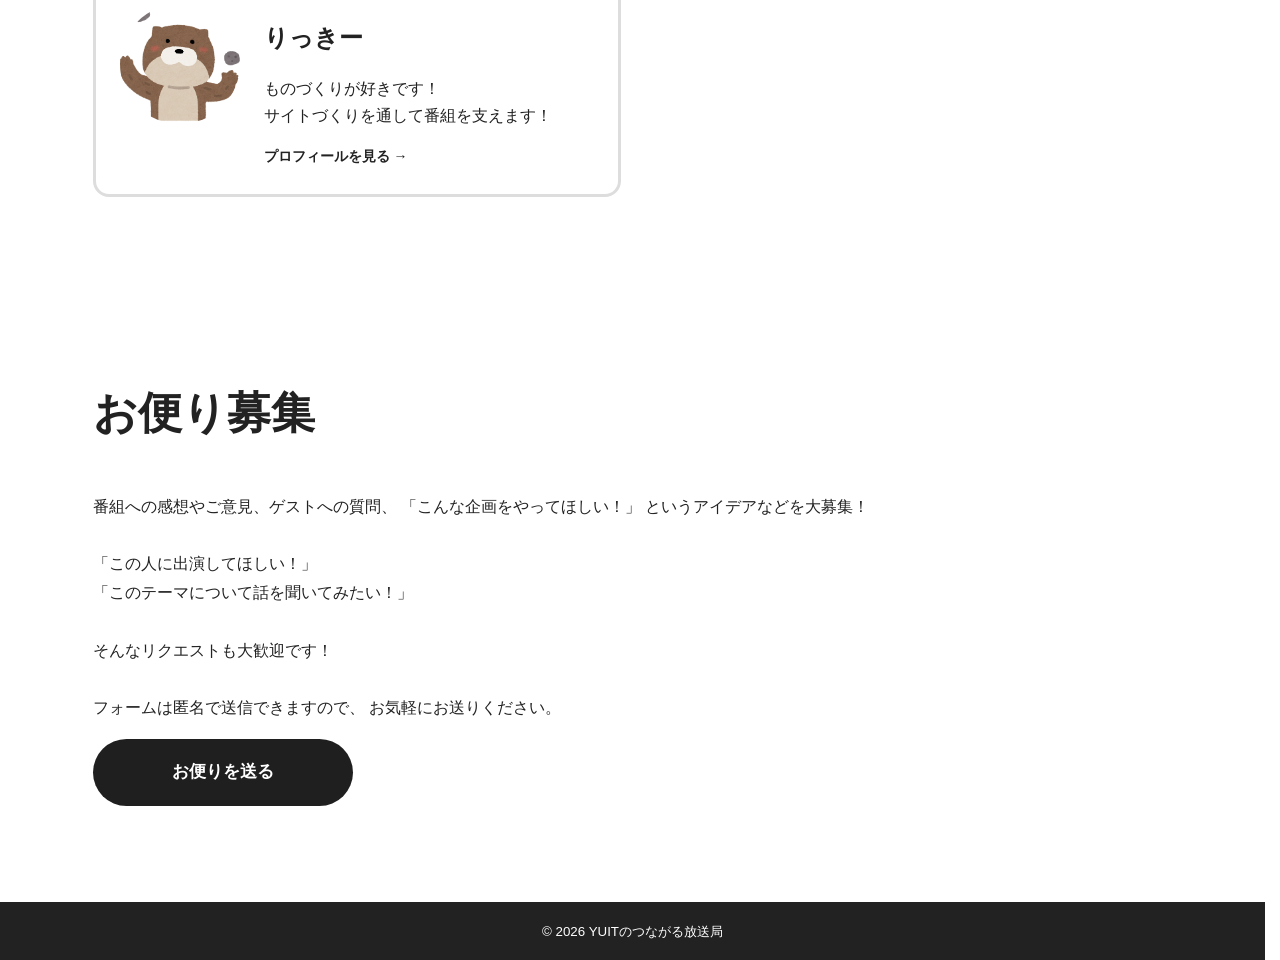
==== commit 852530b3: "fix: トップページ紹介文に改行を追加" ====
--- a/index.html
+++ b/index.html
@@ -238,7 +238,8 @@
                                 </h3>
 
                                 <p class="ope-card__text">
-                                    ものづくりが好きです！サイトづくりを通して番組を支えます！
+                                    ものづくりが好きです！<br>
+                                    サイトづくりを通して番組を支えます！
                                 </p>
 
                                 <span class="ope-card__link">
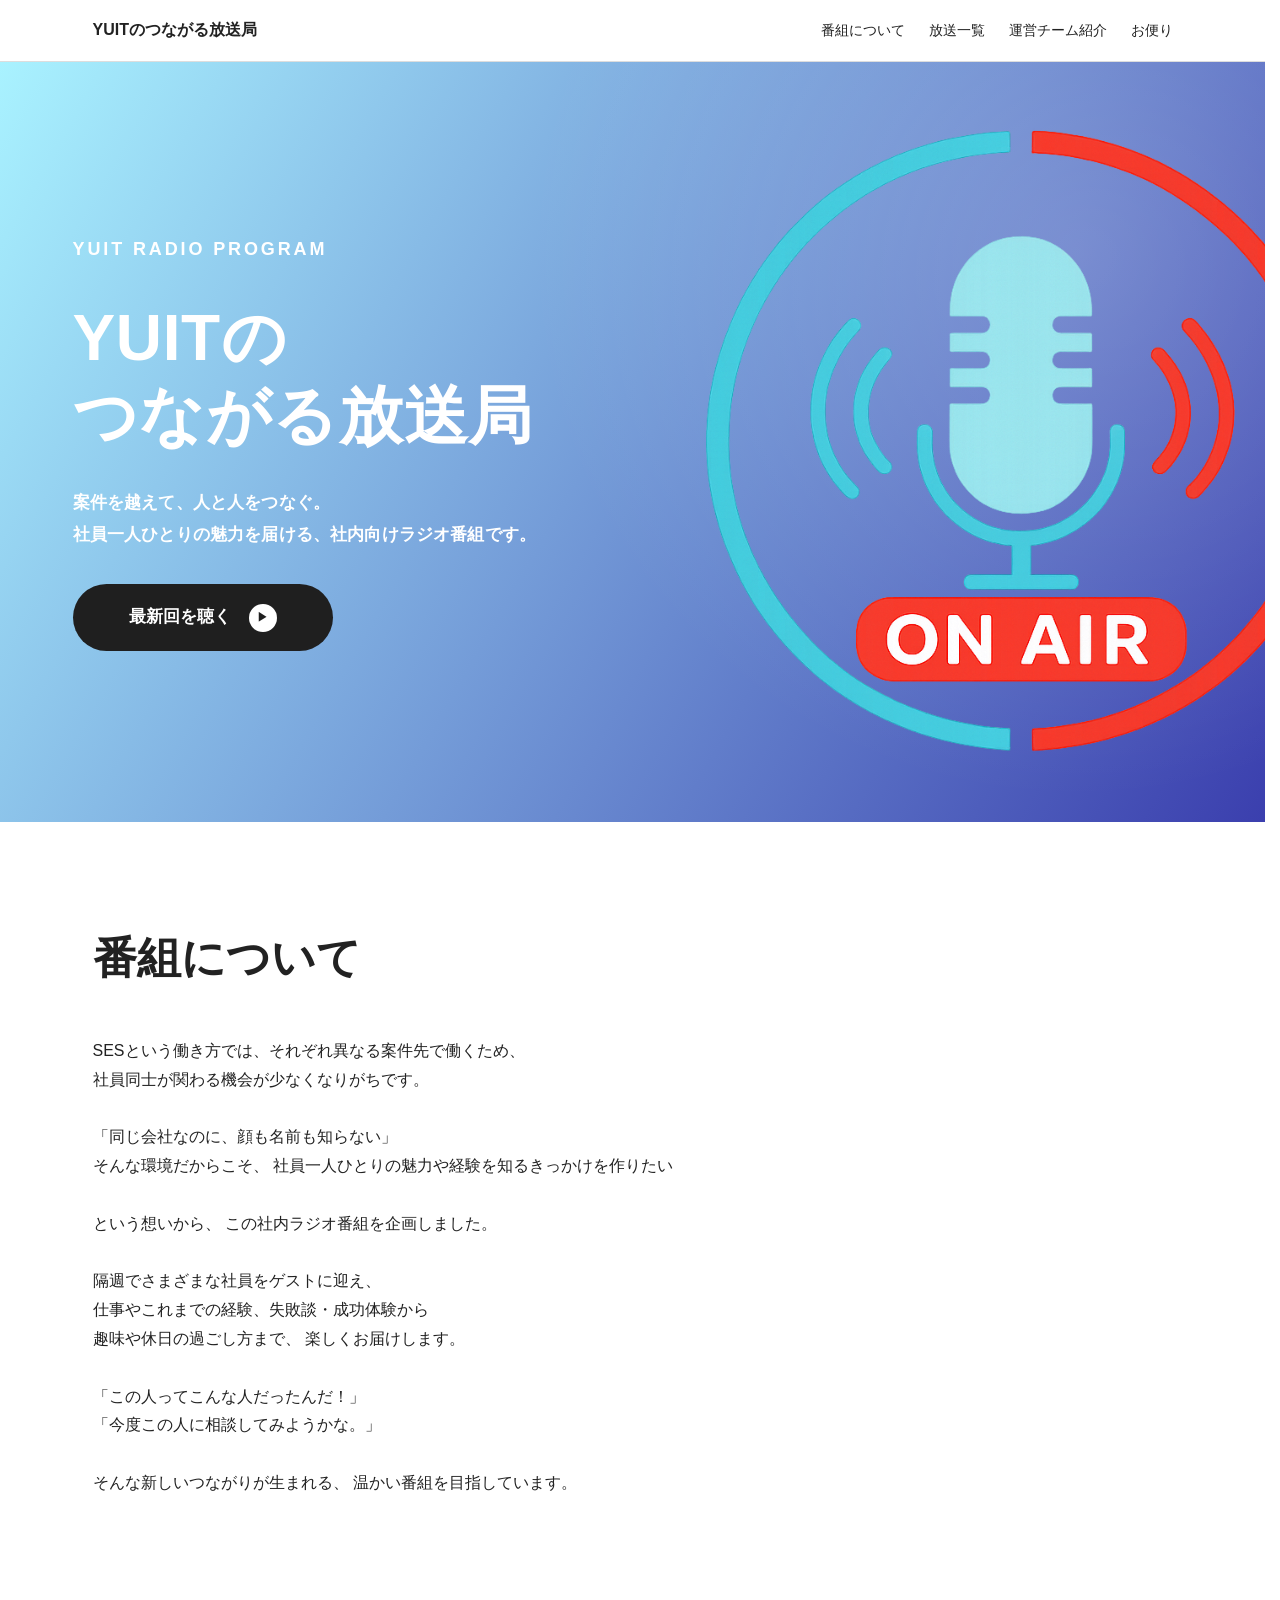
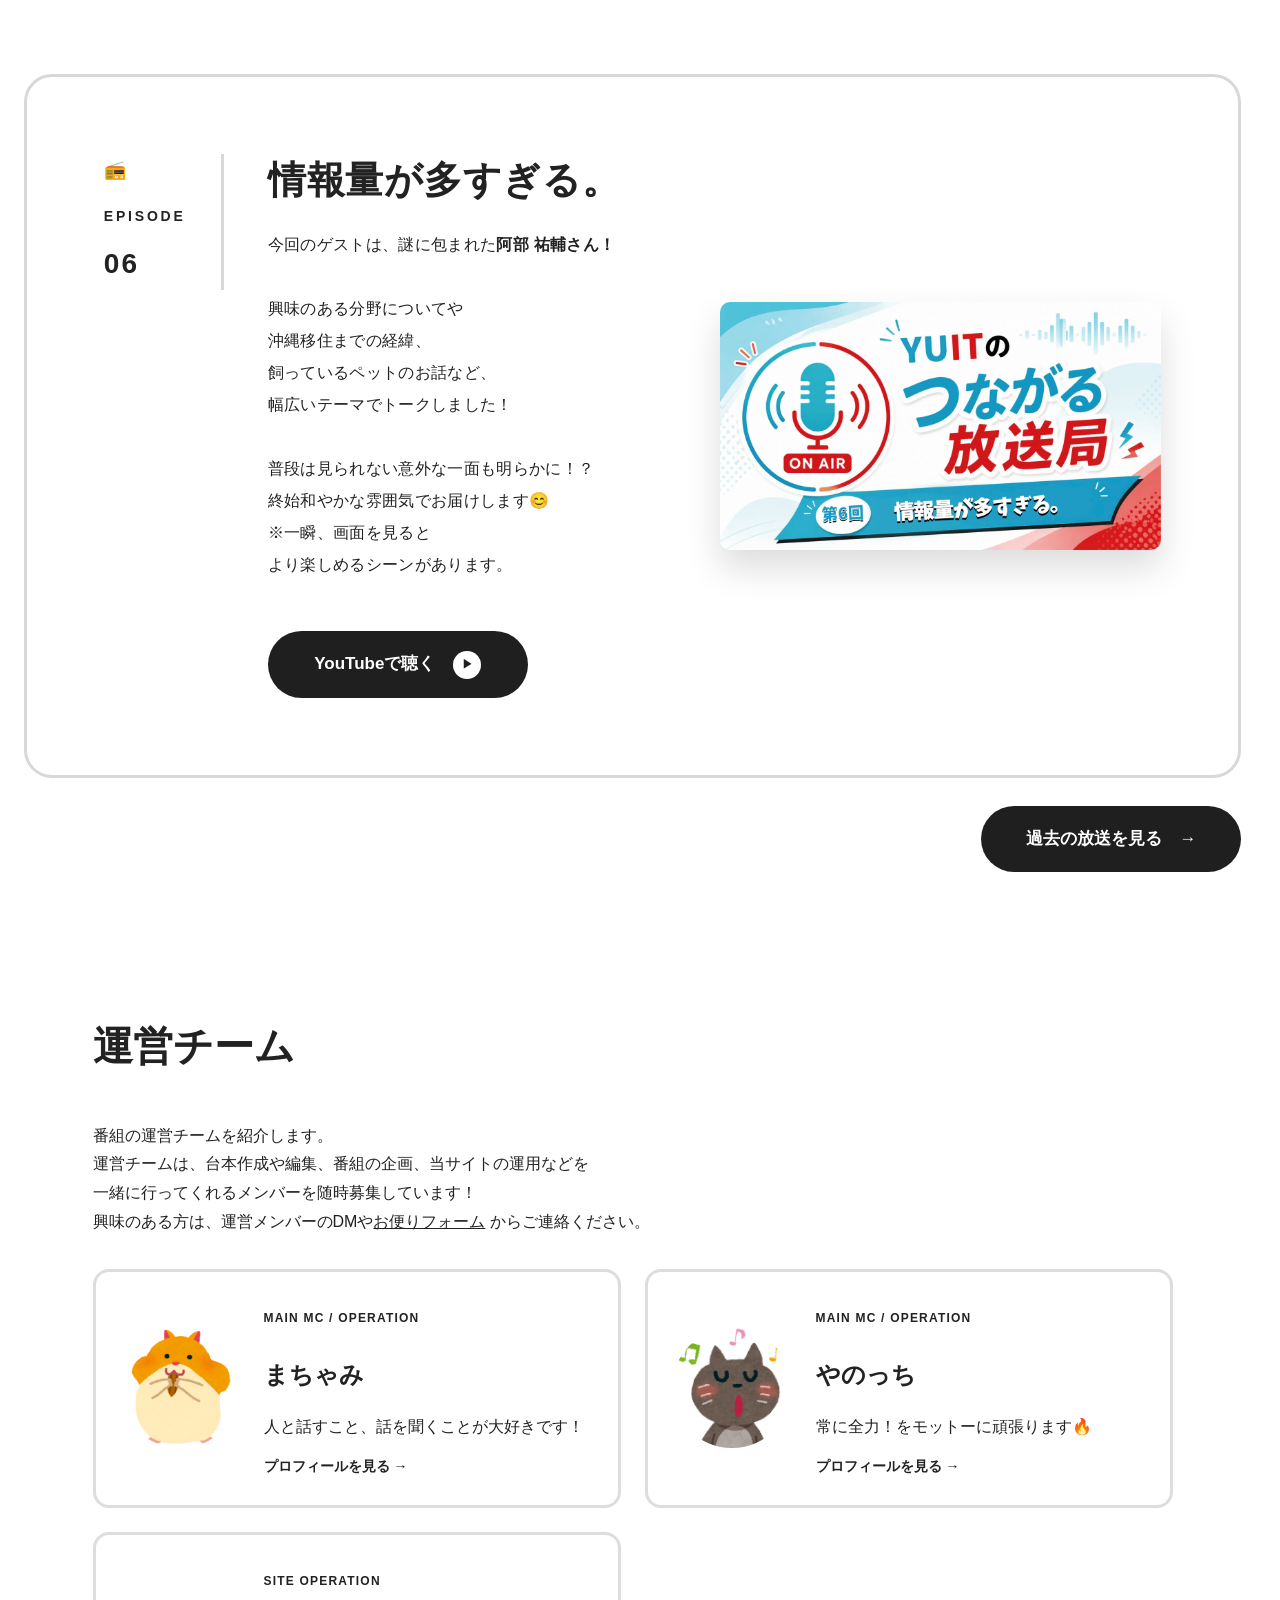
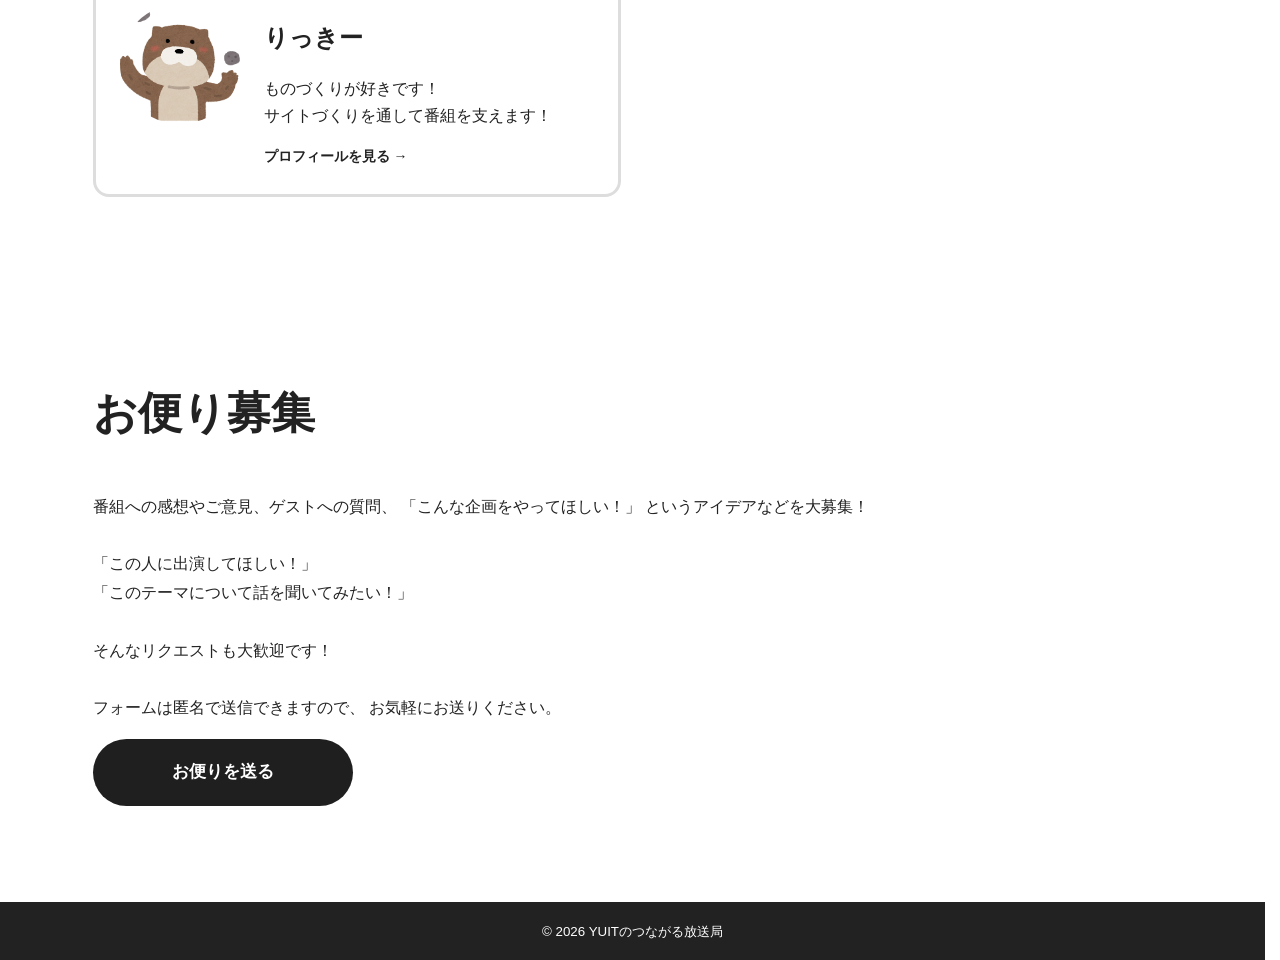
==== commit a9d90d65: "update: 第6回の放送情報と運営メンバー出演回を更新" ====
--- a/index.html
+++ b/index.html
@@ -105,7 +105,7 @@
             </div>
         </section>
 
-        <!-- EPISODE 05 -->
+        <!-- EPISODE 06 -->
         <section class="episode-section" id="episodes">
             <article class="episode-card">
 
@@ -114,27 +114,30 @@
                     <div class="episode-meta fade-in delay">
                         <span class="episode-icon">📻</span>
                         <span class="episode-label">EPISODE</span>
-                        <span class="episode-number">05</span>
+                        <span class="episode-number">06</span>
                     </div>
 
                     <div class="episode-content">
                         <h2 class="episode-title fade-in delay">
-                            大切にしている価値観
+                            情報量が多すぎる。
                         </h2>
 
                         <div class="episode-body">
                             <p class="episode-description fade-in delay-2">
-                            今回のゲストは、クールでミステリアスな<strong>中西 由香さん！</strong> <br>
-                            <br>
-                            お仕事に対する考え方から、大切にしている価値観まで<br>
-                            MCも交えてじっくりトークしました！<br>
-                            お互いの意外な一面が見えてくる場面も。<br>
-                            <br>
-                            話が尽きず、収録時間はなんと番組史上最長😂<br>
-                            笑いあり、真剣な話ありの深いトーク回をお届けします！
+                                今回のゲストは、謎に包まれた<strong>阿部 祐輔さん！</strong><br>
+                                <br>
+                                興味のある分野についてや<br>
+                                沖縄移住までの経緯、<br>
+                                飼っているペットのお話など、<br>
+                                幅広いテーマでトークしました！<br>
+                                <br>
+                                普段は見られない意外な一面も明らかに！？<br>
+                                終始和やかな雰囲気でお届けします😊<br>
+                                ※一瞬、画面を見ると<br>
+                                より楽しめるシーンがあります。
                             </p>
 
-                            <a href="https://youtu.be/H97znMCqB4I" class="youtube-button fade-in delay" target="_blank"
+                            <a href="https://youtu.be/5K5CyQOwAss" class="youtube-button fade-in delay" target="_blank"
                                 rel="noopener noreferrer">
                                 <span>YouTubeで聴く</span>
                                 <span class="youtube-button-icon">▶</span>
@@ -145,7 +148,7 @@
                 </div>
 
                 <div class="episode-visual fade-in delay-2">
-                    <img src="./assets/images/epi05_thumb.png" alt="第5回 大切にしている価値観">
+                    <img src="./assets/images/epi06_thumb.png" alt="第6回 情報量が多すぎる。">
                 </div>
             </article>
 
